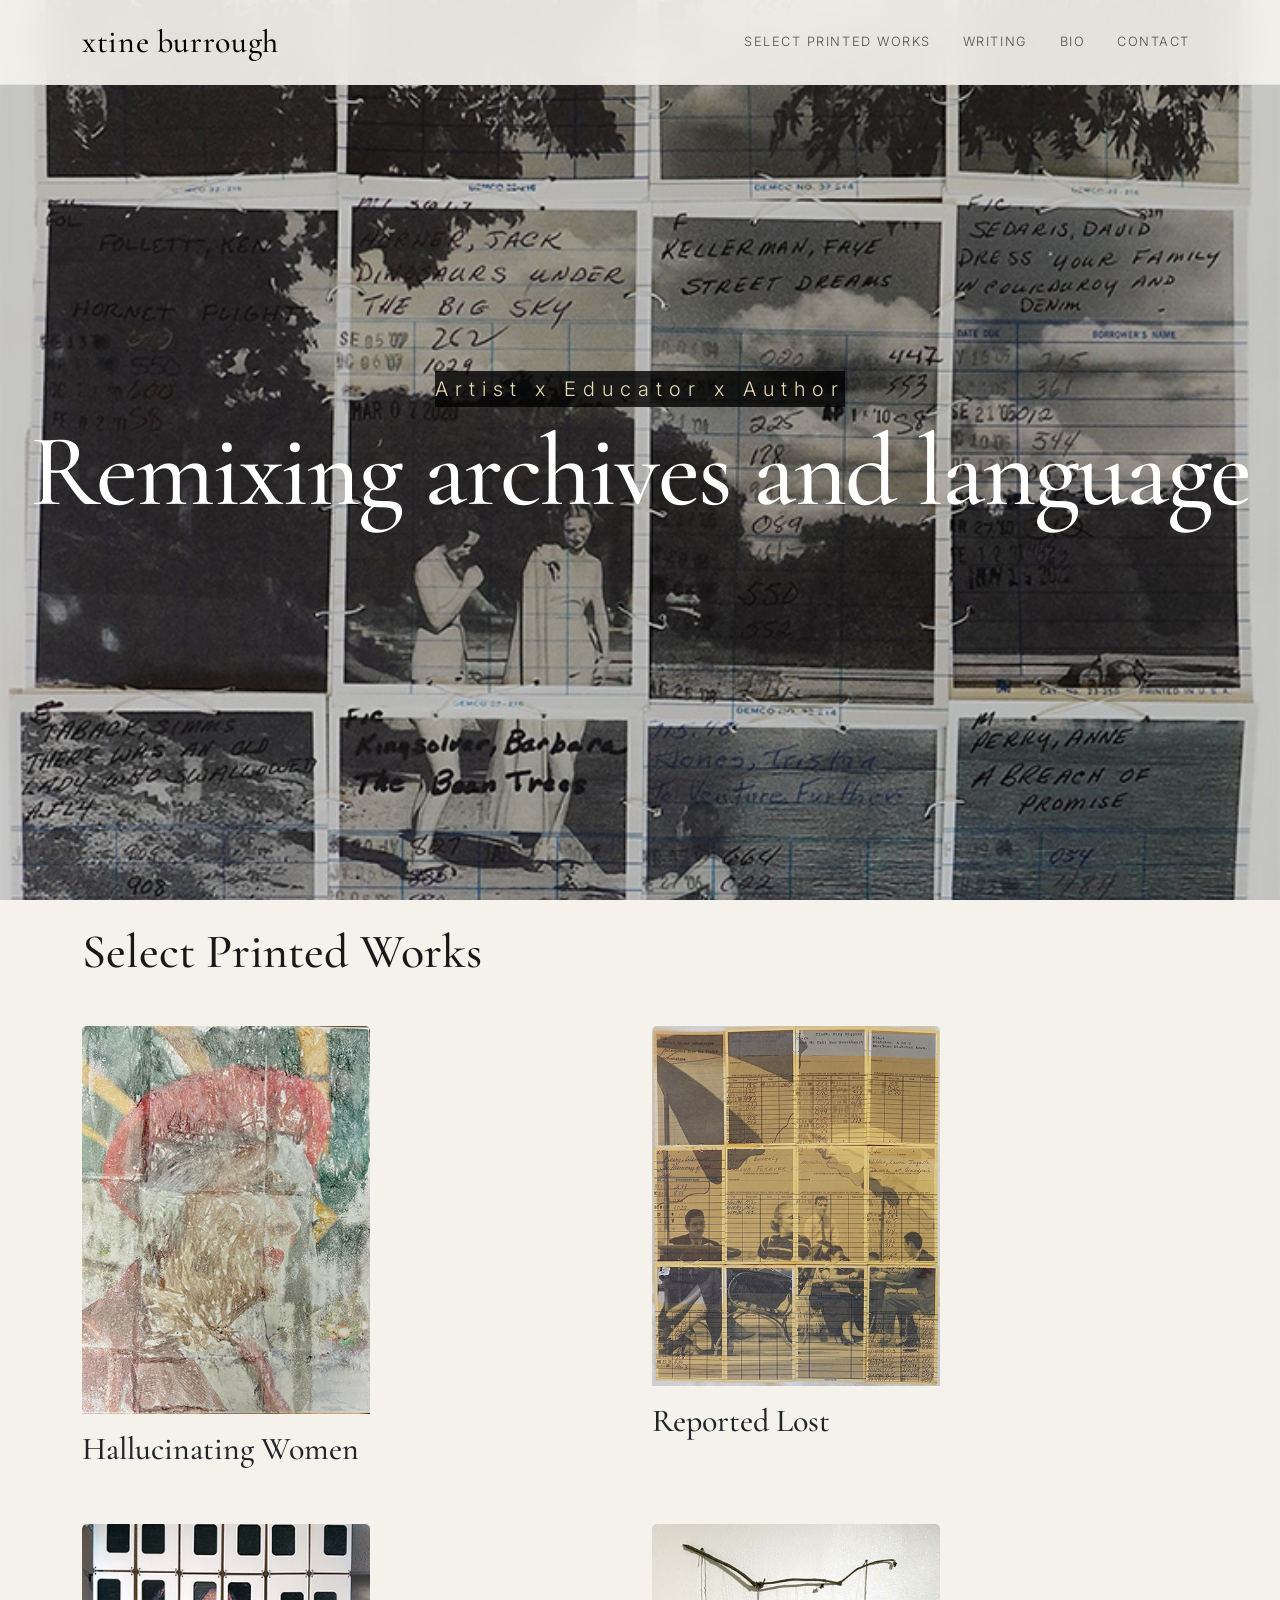
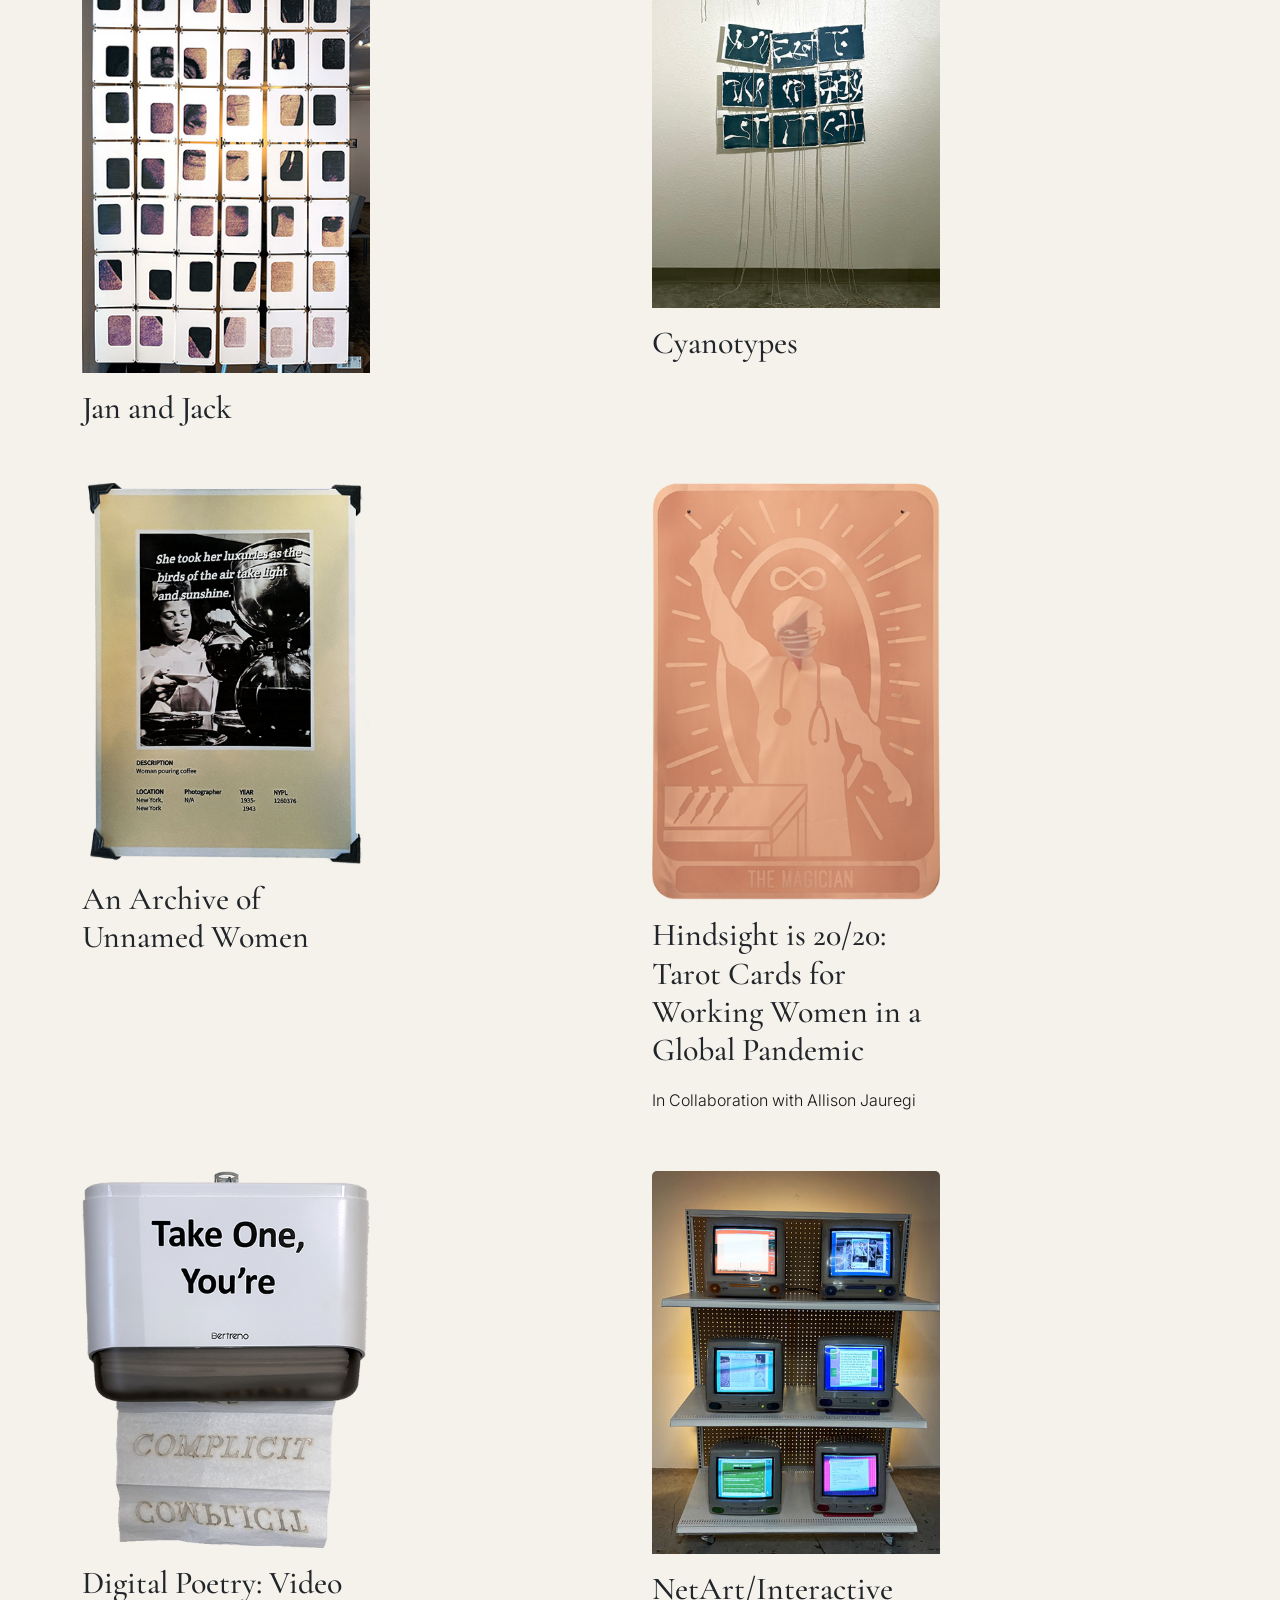
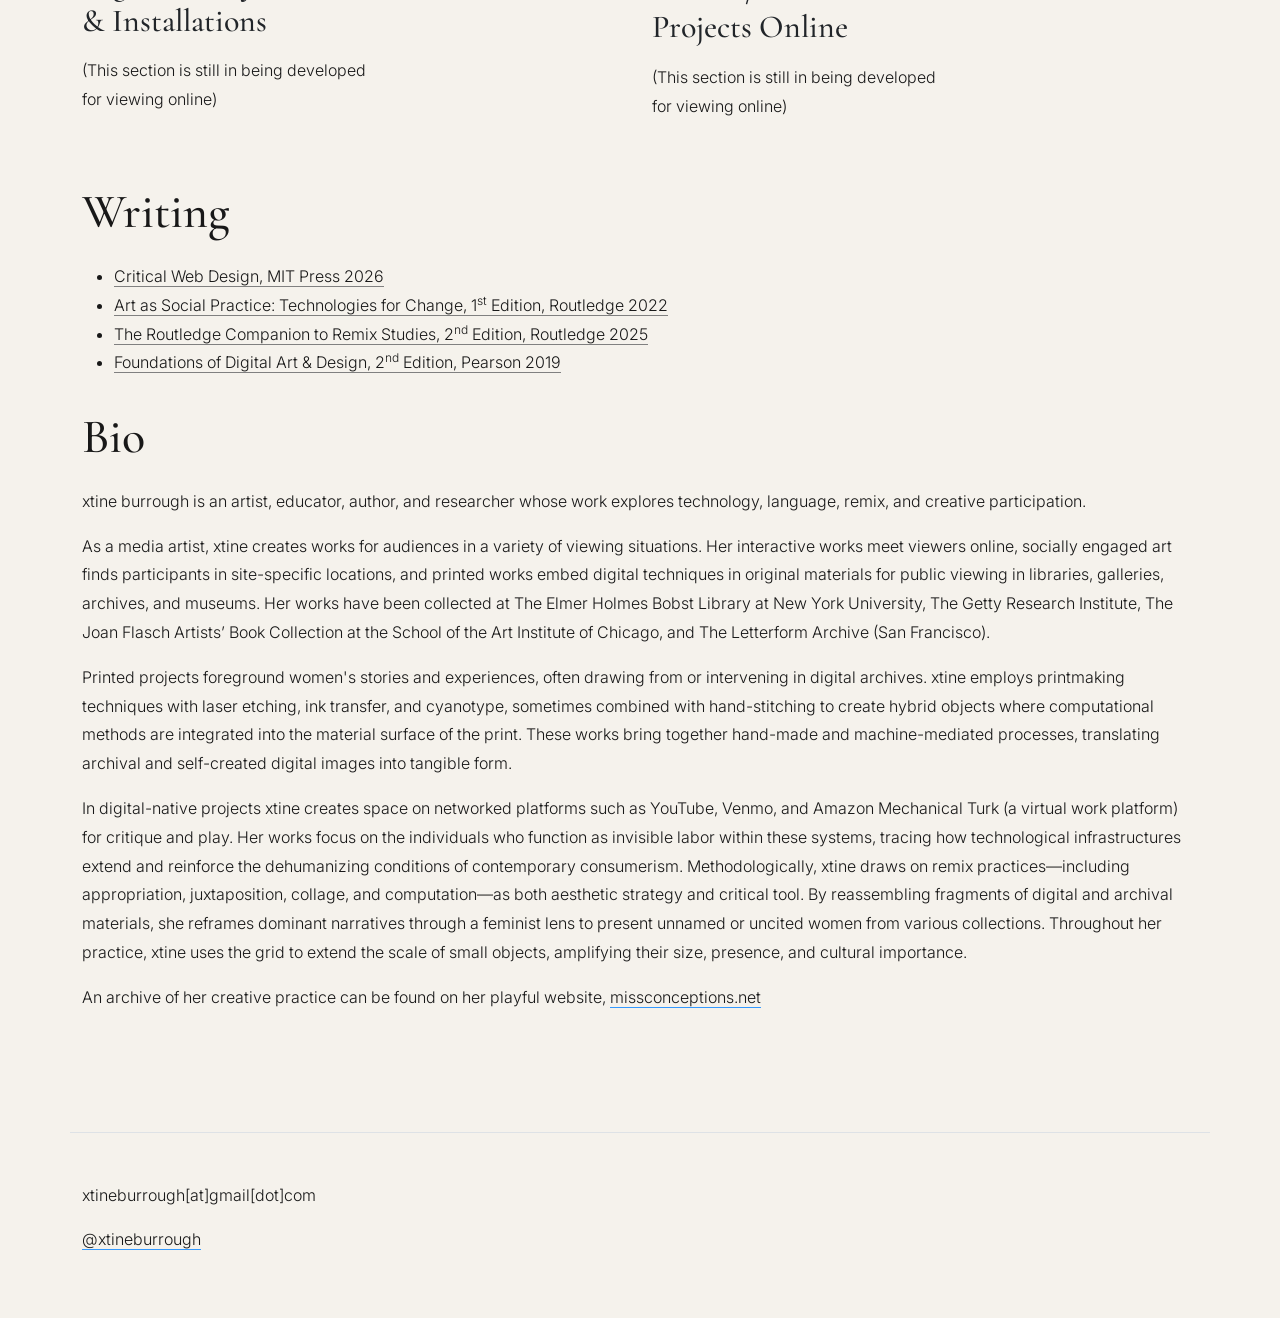
==== index.html @ e81b8ac2 "minor copy edits" ====
<!doctype html>
<html lang="en">
  <head>
    <meta charset="UTF-8" />
    <meta name="viewport" content="width=device-width, initial-scale=1.0" />
    <title>xtine burrough</title>
    <link
      href="https://cdn.jsdelivr.net/npm/bootstrap@5.3.3/dist/css/bootstrap.min.css"
      rel="stylesheet"
    />
    <link rel="preconnect" href="https://fonts.googleapis.com" />
    <link rel="preconnect" href="https://fonts.gstatic.com" crossorigin />
    <link
      href="https://fonts.googleapis.com/css2?family=Cormorant+Garamond:wght@400;500;600&family=Inter:wght@300;400;500;600&display=swap"
      rel="stylesheet"
    />
    <link rel="stylesheet" href="styles.css" />
  </head>
  <body>
    <nav class="navbar navbar-expand-lg bg-white border-bottom fixed-top">
      <div class="container">
        <a class="navbar-brand" href="#">xtine burrough</a>
        <button
          class="navbar-toggler"
          type="button"
          data-bs-toggle="collapse"
          data-bs-target="#mainNav"
        >
          <span class="navbar-toggler-icon"></span>
        </button>
        <div class="collapse navbar-collapse" id="mainNav">
          <ul class="navbar-nav ms-auto">
            <li class="nav-item">
              <a class="nav-link" href="#work">Select Printed Works</a>
            </li>
            <li class="nav-item">
              <a class="nav-link" href="#writing">Writing</a>
            </li>
            <li class="nav-item">
              <a class="nav-link" href="#bio">Bio</a>
            </li>
            <li class="nav-item">
              <a class="nav-link" href="#contact">Contact</a>
            </li>
          </ul>
        </div>
      </div>
    </nav>

    <section class="hero">
      <img
        src="images/bartonSprings.jpg"
        alt="Featured Artwork"
        class="hero-image"
      />
        <!-- USE this on card follow-up pages <figcaption class="figure-caption">
        This is your image caption text.
      </figcaption> -->

      <div class="hero-overlay"></div>
      <div class="hero-content">
        <p class="hero-kicker">Artist x Educator x Author</p>

        <h1 class="hero-title">Remixing archives and language</h1>
      </div>
    </section>
<!-- WORK-->
    <section id="work" class="container py-4">
      <h2>Select Printed Works</h2>
      <div class="row g-4 mt-2">

        <div class="col-md-6"> <!--EACH COL HAS 3 DIVS IN IT SO 4 CLOSINGS AT END-->
            <div class="card" style="width: 18rem;">
              <a href="hallucinating.html">
                 <img src="images/May19582026-small.jpg" class="card-img-top" alt="ink transfer portrait made in tiled layers">
          </a>
                 <div class="card">
            <div class="card-body">
              <a href="hallucinating.html">
              <h3>Hallucinating Women</h3>
              </a>
            </div>
            </div>
          </div>
        </div>

        <div class="col-md-6"> <!--EACH COL HAS 3 DIVS IN IT SO 4 CLOSINGS AT END-->
            <div class="card" style="width: 18rem;">
              <a href="reportedLost.html">
                 <img src="images/utAustin-small.jpg" class="card-img-top" alt="archival photo printed on stitched library cards">
                </a>
                 <div class="card">
            <a href="reportedLost.html">
            <div class="card-body"><h3>Reported Lost</h3>
              </a>
            </div>
          </div>
        </div>
        </div>
    

          <div class="col-md-6"> <!--EACH COL HAS 3 DIVS IN IT SO 4 CLOSINGS AT END-->
            <div class="card" style="width: 18rem;">
              <a href="janandjack.html">
                 <img src="images/jan-small.jpg" class="card-img-top" alt="grid of pieces of Jan Kerouac's face">
                 </a>
          <div class="card">
             <a href="janandjack.html"></a>
            <div class="card-body"><h3>Jan and Jack</h3>
              </a>
            </div>
          </div>
            </div>
            </div>
      
         <div class="col-md-6"> <!--EACH COL HAS 3 DIVS IN IT SO 4 CLOSINGS AT END-->
          <a href="cyanotypes.html">
          <div class="card" style="width: 18rem;">
                 <img src="images/pickUpEveryStitch-small-new.jpg" class="card-img-top" alt="cyanotype wall hanging">
          </a>
                 <div class="card">
                  <a href="cyanotypes.html">
            <div class="card-body"><h3>Cyanotypes</h3>
              </a>
            </div>
          </div>
          </div>
        </div>

         <div class="col-md-6"> 
            <div class="card" style="width: 18rem;">
                 <img src="images/archive-unnamed-woman-coffee-small.png" class="card-img-top" alt="archival print on metallic paper">
          <div class="card">
             <a href="archive-unnamed.html">
            <div class="card-body"><h3>An Archive of Unnamed Women</h3>
            </a>
            </div>
          </div>
          </div>
        </div>

         <div class="col-md-6"> 
            <div class="card" style="width: 18rem;">
                 <img src="images/tarot-magician-small-home.png" class="card-img-top" alt="copper plate etching">
          <div class="card">
             <a href="tarot.html">
            <div class="card-body"><h3>Hindsight is 20/20: Tarot Cards for Working Women in a Global Pandemic</h3>
              <p>In Collaboration with Allison Jauregi</p>
            </a>
            </div>
          </div>
          </div>
        </div>

        <div class="col-md-6"> 
            <div class="card" style="width: 18rem;">
                 <img src="images/complicit-small.png" class="card-img-top" alt="type lasercut from paper towels">
          <div class="card">
             <a href="#">
            <div class="card-body"><h3>Digital Poetry: Video &amp; Installations</h3>
            </a>
            <p>(This section is still in being developed for viewing online)</p>
            </div>
          </div>
          </div>
        </div>

          <div class="col-md-6"> 
            <div class="card" style="width: 18rem;">
                 <img src="images/jellybeans-home.jpg" class="card-img-top" alt="NetArt on Vintage iMac Jellybeans">
          <div class="card">
             <a href="#">
            <div class="card-body"><h3>NetArt/Interactive Projects Online</h3>
            </a>
            <p>(This section is still in being developed for viewing online)</p>
            </div>
          </div>
          </div>
        </div>
   
    </div>

    </section>
    <section id="writing" class="container py-2">
      <h2>Writing</h2>
      <ul>
        <li><a href="https://mitpress.mit.edu/9780262053167/critical-web-design/" target="_blank" style= "text-decoration: none; border-bottom: 1px solid gray;">Critical Web Design, MIT Press 2026</a></li>
        <li><a href = "https://www.routledge.com/Art-as-Social-Practice-Technologies-for-Change/burrough-Walgren/p/book/9780367758462" target = "_blank" style= "text-decoration: none; border-bottom: 1px solid gray;">Art as Social Practice: Technologies for Change, 1<sup>st</sup> Edition, Routledge 2022</a></li>
        <li><a href = "https://www.routledge.com/The-Routledge-Companion-to-Remix-Studies/Navas-Gallagher-burrough/p/book/9781032514819" target = "_blank" style= "text-decoration: none; border-bottom: 1px solid gray;">The Routledge Companion to Remix Studies, 2<sup>nd</sup> Edition, Routledge 2025</a></li>
        <li><a href = "https://www.pearson.com/en-us/subject-catalog/p/foundations-of-digital-art-and-design-with-adobe-creative-cloud/P200000000153/9780135712016?srsltid=AfmBOoqhe22ZhwAm8DJVkCptts2U1MS8DB4s1AVGgbXwZAW3ZxKzAayV" target = "_blank" style= "text-decoration: none; border-bottom: 1px solid gray;">Foundations of Digital Art & Design, 2<sup>nd</sup> Edition, Pearson 2019</a></li>
      </ul>
    </section>
    <section id="bio" class="container py-2">
      <h2>Bio</h2>
      <p>
        xtine burrough is an artist, educator, author, and researcher whose work
        explores technology, language, remix, and creative participation.
      </p>

      <p>
        As a media artist, xtine creates works for audiences in a variety of
        viewing situations. Her interactive works meet viewers online, socially
        engaged art finds participants in site-specific locations, and printed
        works embed digital techniques in original materials for public
        viewing in libraries, galleries, archives, and museums. Her works have been collected at 
        The Elmer Holmes Bobst Library at New York University, The Getty Research Institute, 
        The Joan Flasch Artists&rsquo; Book Collection at the School of the Art Institute of Chicago, 
        and The Letterform Archive (San Francisco).
      </p>
      <p>
        Printed projects foreground women&apos;s stories and experiences, often
        drawing from or intervening in digital archives. xtine employs
        printmaking techniques with laser etching, ink transfer, and cyanotype,
        sometimes combined with hand-stitching to create hybrid objects where
        computational methods are integrated into the material surface of the
        print. These works bring together hand-made and machine-mediated
        processes, translating archival and self-created digital images into
        tangible form.
      </p>
      <p>
        In digital-native projects xtine creates space on networked platforms
        such as YouTube, Venmo, and Amazon Mechanical Turk (a virtual work
        platform) for critique and play. Her works focus on the individuals who
        function as invisible labor within these systems, tracing how
        technological infrastructures extend and reinforce the dehumanizing
        conditions of contemporary consumerism. Methodologically, xtine draws on
        remix practices—including appropriation, juxtaposition, collage, and
        computation—as both aesthetic strategy and critical tool. By
        reassembling fragments of digital and archival materials, she reframes
        dominant narratives through a feminist lens to present unnamed or
        uncited women from various collections. Throughout her practice, xtine
        uses the grid to extend the scale of small objects, amplifying their
        size, presence, and cultural importance.
      </p>
      <p>An archive of her creative practice can be found on her playful website, <a href = "http://missconceptions.net" target="_blank" style="border-bottom: 1px solid #3399FF;">missconceptions.net</a></p>
    </section>
    <footer id="contact" class="container py-5 border-top">
      <p>xtineburrough[at]gmail[dot]com</p>
      <p><a href = "https://www.instagram.com/@xtineburrough" title="instagram" style="border-bottom: 1px solid #3399FF;">@xtineburrough</a></p>
    </footer>
    <script src="https://cdn.jsdelivr.net/npm/bootstrap@5.3.3/dist/js/bootstrap.bundle.min.js"></script>
  </body>
</html>
---- styles.css ----
/* =====================================
   XTINE BURROUGH
   Contemporary Portfolio Styles
===================================== */

:root {
    --bg: #f5f2ec;
    --surface: #ffffff;
    --text: #181818;
    --muted: #707070;
    --border: rgba(0, 0, 0, 0.08);
    --navbar-height: 4.75rem;
    --carousel-top-offset: clamp(1.25rem, 2.5vh, 2.5rem);

    --transition: 0.35s ease;
}

/* =====================================
   Base
===================================== */

html {
    scroll-behavior: smooth;
}

body {
    background: var(--bg);
    color: var(--text);

    font-family: "Inter", sans-serif;
    font-weight: 300;
    line-height: 1.8;

    -webkit-font-smoothing: antialiased;
    text-rendering: optimizeLegibility;
}

img {
    max-width: 100%;
    /* display: block; */
}

a {
    color: inherit;
    text-decoration: none;
}

a:hover {
    color: inherit;
}

/* =====================================
   Navigation
===================================== */

.navbar {
    background: rgba(245, 242, 236, 0.92) !important;
    backdrop-filter: blur(20px);
    transition: var(--transition);
    min-height: var(--navbar-height);
}

.navbar-brand {
    font-family: "Cormorant Garamond", serif;
    font-size: 2rem;
    font-weight: 500;
    letter-spacing: 0.02em;
}

.nav-link {
    text-transform: uppercase;
    letter-spacing: 0.12em;
    font-size: 0.8rem;
    margin-left: 1rem;
}

.nav-link:hover {
    opacity: 0.6;
}

/* =====================================
   Hero
===================================== */

.hero-kicker,
.text-uppercase.text-secondary {
    letter-spacing: 0.35em;
    font-size: 1.25rem;
    margin-bottom: 1rem;
    color:rgba(248, 239, 199, .9);
    background-color: rgba(0, 0, 0, 0.8);;
}

.hero-title,
h1 {
    font-family: "Cormorant Garamond", serif;
    font-weight: 500;
    line-height: 0.95;
    letter-spacing: -0.02em;
}
/* overlay */
.hero {
    position: relative;
    height: 100vh;
    overflow: hidden;
}

.hero-image {
    position: absolute;
    inset: 0;
    width: 100%;
    height: 100%;
    object-fit: cover;
}

.hero-overlay {
    position: absolute;
    inset: 0;
    background: rgba(0,0,0,.15);
}

.hero-content {
    position: relative;
    z-index: 2;
    height: 100%;
    display: flex;
    flex-direction: column;
    justify-content: center;
    align-items: center;
    color: white;
    text-align: center;
}

.hero-title {
    font-family: "Cormorant Garamond", serif;
    font-size: clamp(3rem, 8vw, 7rem);
    line-height: 0.95;
}
/* =====================================
   Sections
===================================== */
.hero {
    text-align: center;
}
section {
    position: relative;
}

h2 {
    font-family: "Cormorant Garamond", serif;
    font-size: 3rem;
    font-weight: 500;
    margin-bottom: 1.25rem;
}

h3 {
    font-family: "Cormorant Garamond", serif;
    font-size: 2rem;
    margin-bottom: 1rem;
    font-weight: 500;
}

p {
    color: var(--text);
}

/* =====================================
   Work Cards
===================================== */

.card {
    border: none;
    background: transparent;
}

.card-body {
    padding: 1rem 0;
}
.card-text {
    font-size: 1rem;
    margin: 0 0 0.5rem 0;
}
.project-card,
.card {
    transition: var(--transition);
}

.project-card:hover,
.card:hover {
    transform: translateY(-4px);
}

.project-card h3,
.card h3 {
    transition: var(--transition);
}

.project-card:hover h3,
.card:hover h3 {
    opacity: 0.7;
}

/* =====================================
   Publications
===================================== */

.publication {
    display: flex;
    justify-content: space-between;
    align-items: center;

    padding: 1.8rem 0;

    border-top: 1px solid var(--border);

    transition: var(--transition);
}

.publication:hover {
    padding-left: 0.5rem;
}

.publication span:last-child {
    color: var(--muted);
}

/* =====================================
   About Section
===================================== */

.about-text {
    font-size: 1.15rem;
    max-width: 700px;
}

.btn {
    border-radius: 0;
    padding: 0.9rem 1.6rem;
    text-transform: uppercase;
    letter-spacing: 0.08em;
    font-size: 0.8rem;
}

.btn-outline-dark:hover {
    background: #111;
}

#portfolio-description {
    font-size: 1.15rem;
    max-width: 700px;

}
/* =====================================
   Carousel
===================================== */

#heroCarousel {
    margin-top: calc(var(--navbar-height) + var(--carousel-top-offset));
    padding-top: 0;
}

.carousel-inner {
    overflow: visible;
}

.captions {
    color:rgba(255, 255, 200, 1);
    background-color:rgba(0, 0, 0, 0.8)
}
.carousel-item img {
    display: block;
    max-width: 1900px;
    width: 100%;
    height: calc(100vh - var(--navbar-height) - 2.5rem);
    min-height: 18rem;
    object-fit: contain;
    object-position: center top;
}

.carousel-item {
    vertical-align: top;
}
/* =====================================
   Footer
===================================== */

footer {
    margin-top: 6rem;
    padding-top: 3rem;
    padding-bottom: 3rem;
}

.footer-content {
    display: flex;
    justify-content: space-between;
    align-items: center;

    border-top: 1px solid var(--border);
    padding-top: 2rem;

    color: var(--muted);
}

/* =====================================
   Utilities
===================================== */

.lead {
    color: var(--muted);
    font-size: 1.2rem;
}

.text-secondary {
    color: var(--muted) !important;
}
mark {
    background-color: white;
    color: black;
}

/* =====================================
   Large Screens
===================================== */

@media (min-width: 1400px) {

    .container {
        max-width: 1320px;
    }

    .hero-title {
        font-size: 4.5rem;
    }
}

/* =====================================
   Tablets
===================================== */

@media (max-width: 992px) {
    :root {
        --navbar-height: 4rem;
        --carousel-top-offset: clamp(0.75rem, 1.5vh, 1.5rem);
    }

    .hero-title {
        font-size: 2rem;
    }

    h2 {
        font-size: 1.5rem;
    }

    .publication {
        flex-direction: column;
        align-items: flex-start;
        gap: 0.4rem;
    }
     #portfolio-description {
        flex-direction: column;
        gap: 1rem;
        margin: 0;
    }
}

/* =====================================
   Mobile
===================================== */

@media (max-width: 768px) {
    :root {
        --navbar-height: 3.5rem;
        --carousel-top-offset: clamp(0.5rem, 1vh, 1rem);
    }

    .hero-title {
        font-size: 1.5rem;
    }

    h2 {
        font-size: 1.2rem;
    }

    h3 {
        font-size: 1rem;
    }

    .carousel-item, .carousel-item img {
        margin-top: calc(var(--navbar-height) * .8);
        height: calc(100vh - var(--navbar-height) - 1.25rem);
        min-height: 10rem;
    }

    .footer-content {
        flex-direction: column;
        gap: 1rem;
        align-items: flex-start;
    }

    .navbar-brand {
        font-size: 1.5rem;
    }
    #portfolio-description {
        flex-direction: column;
        gap: 1rem;
        margin: 0;
    }
}
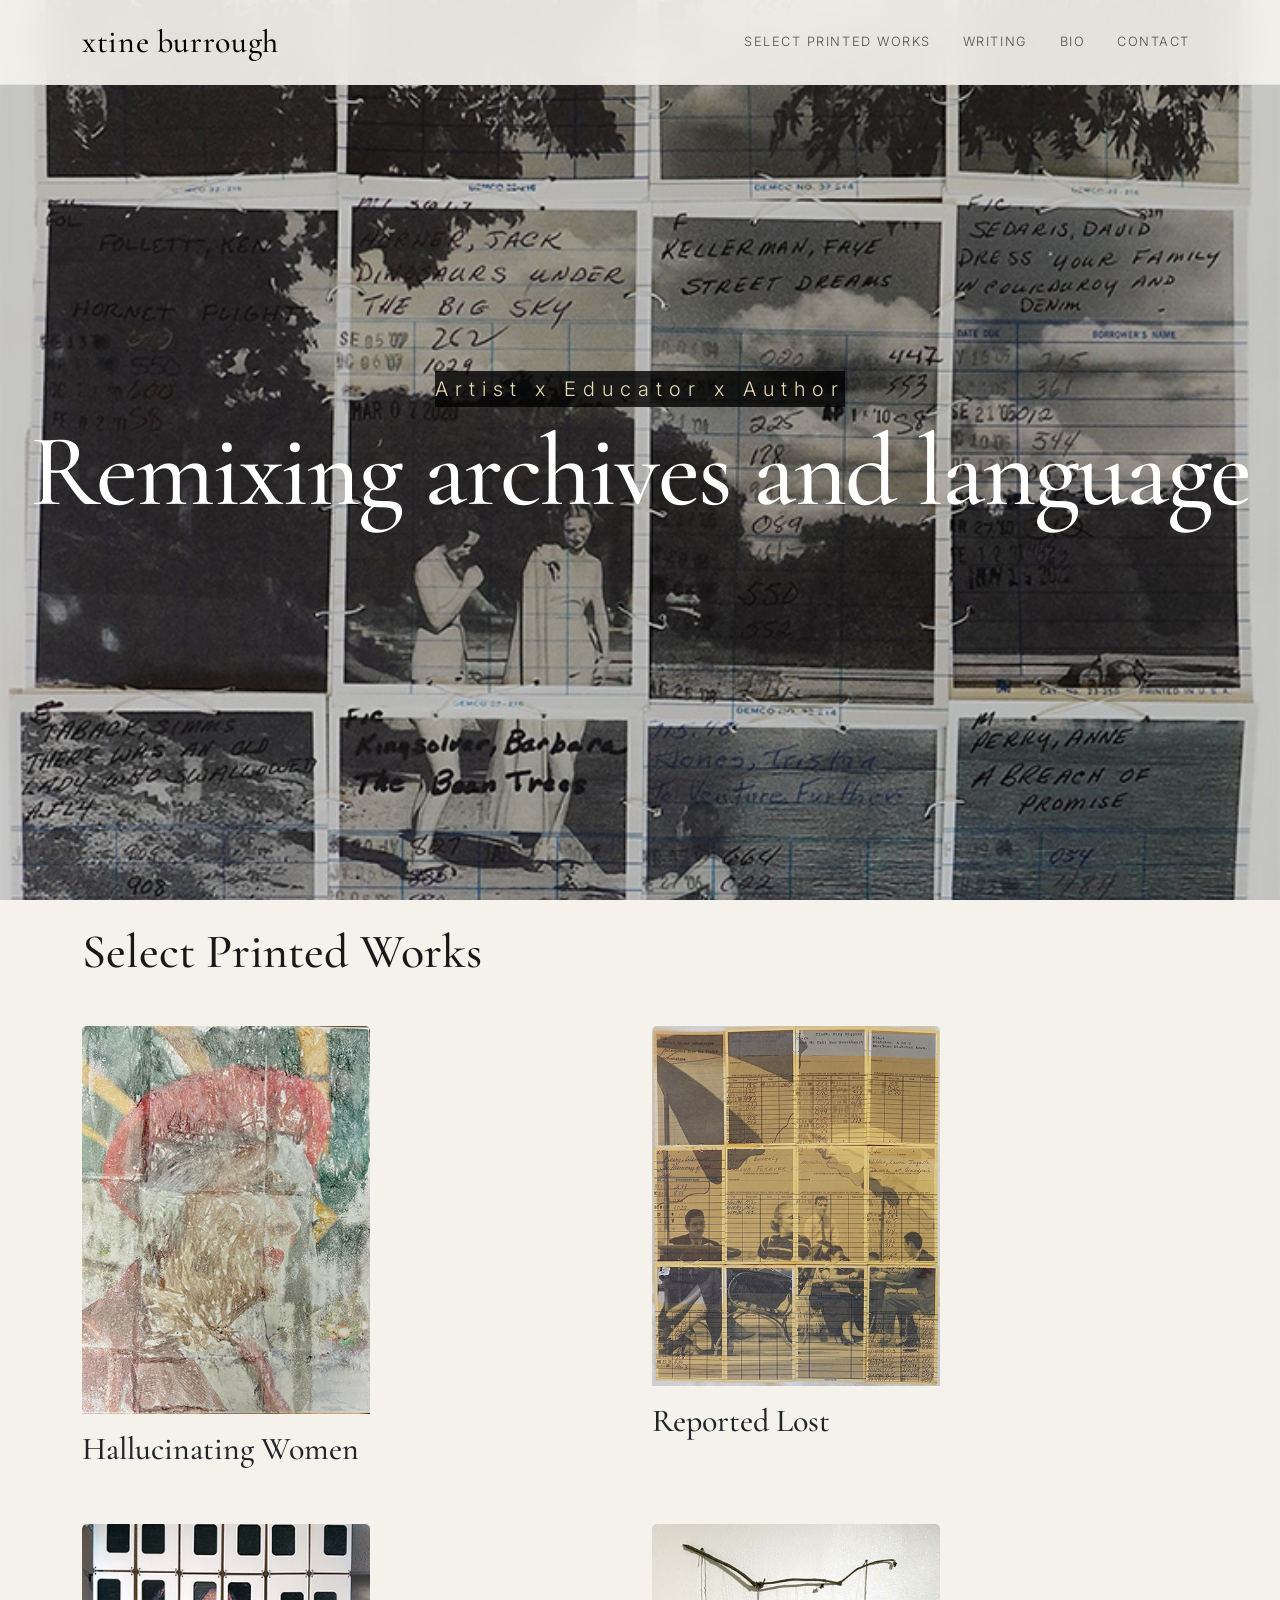
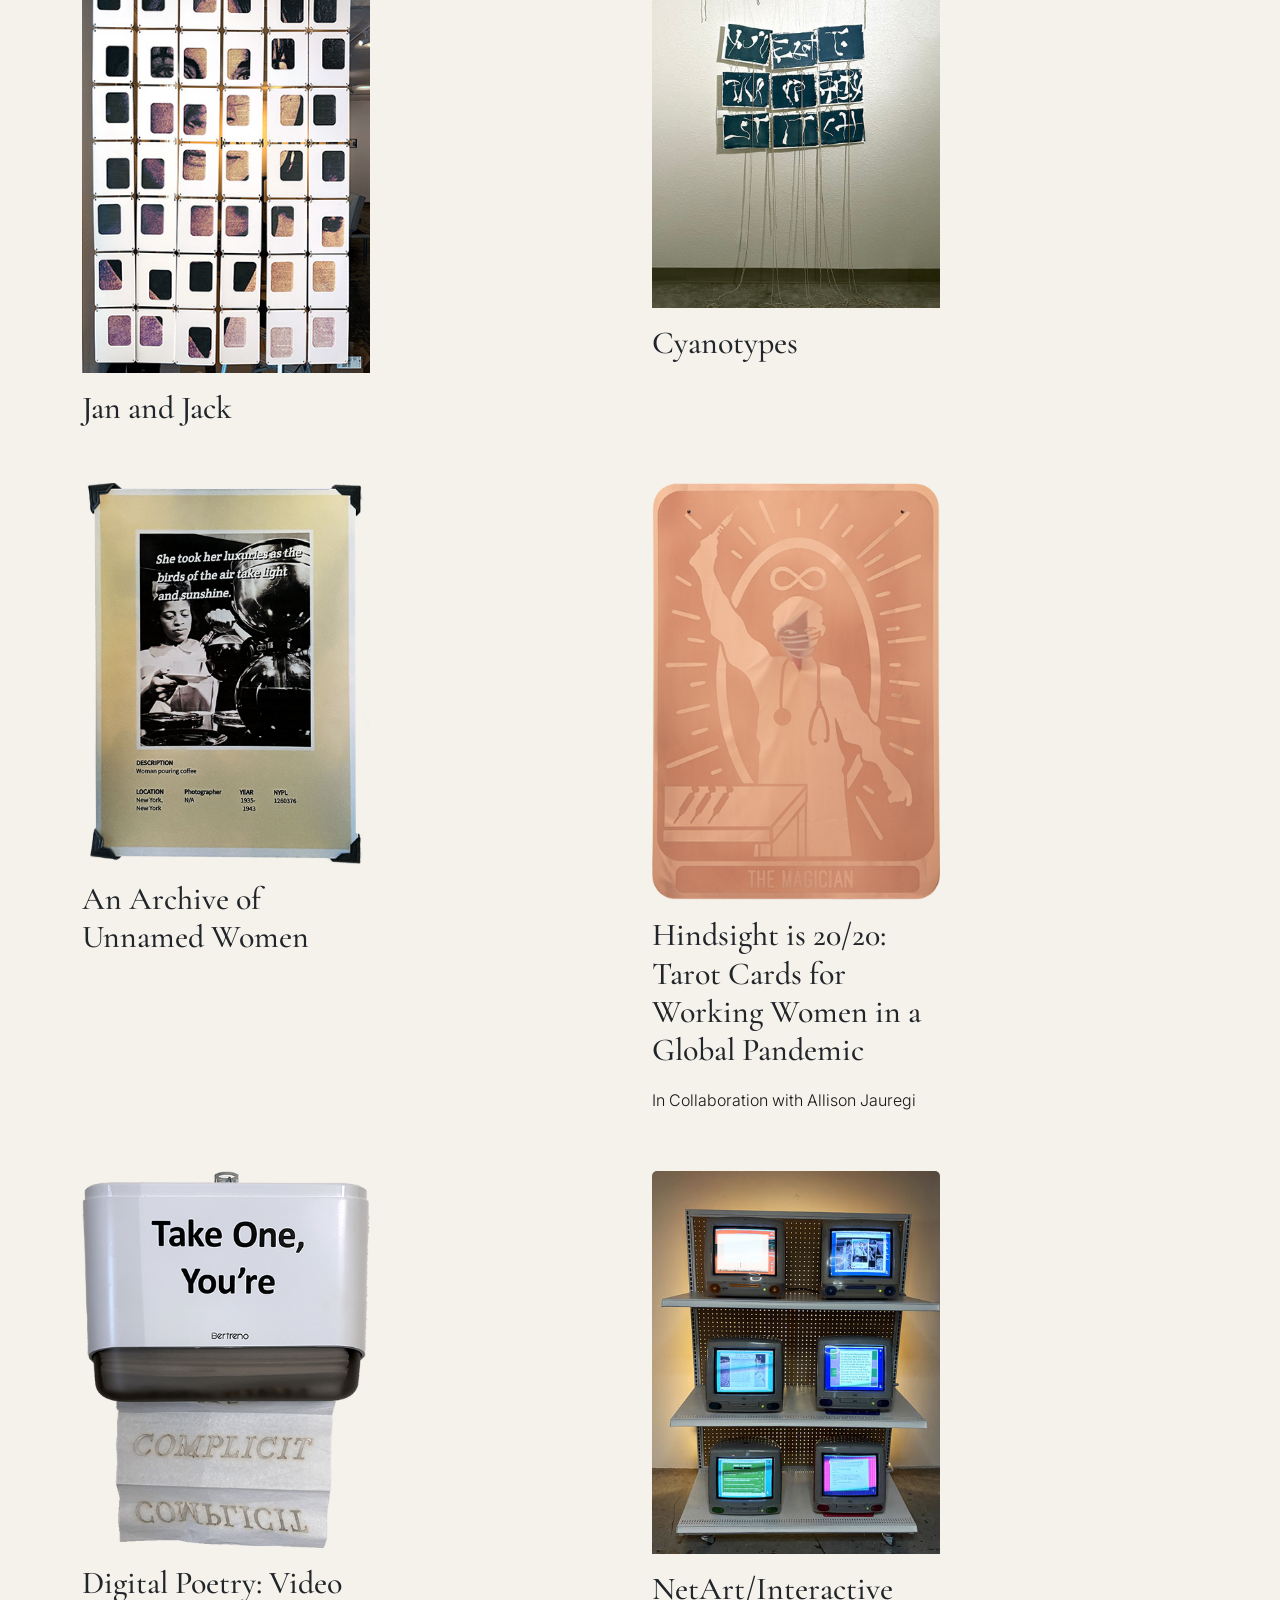
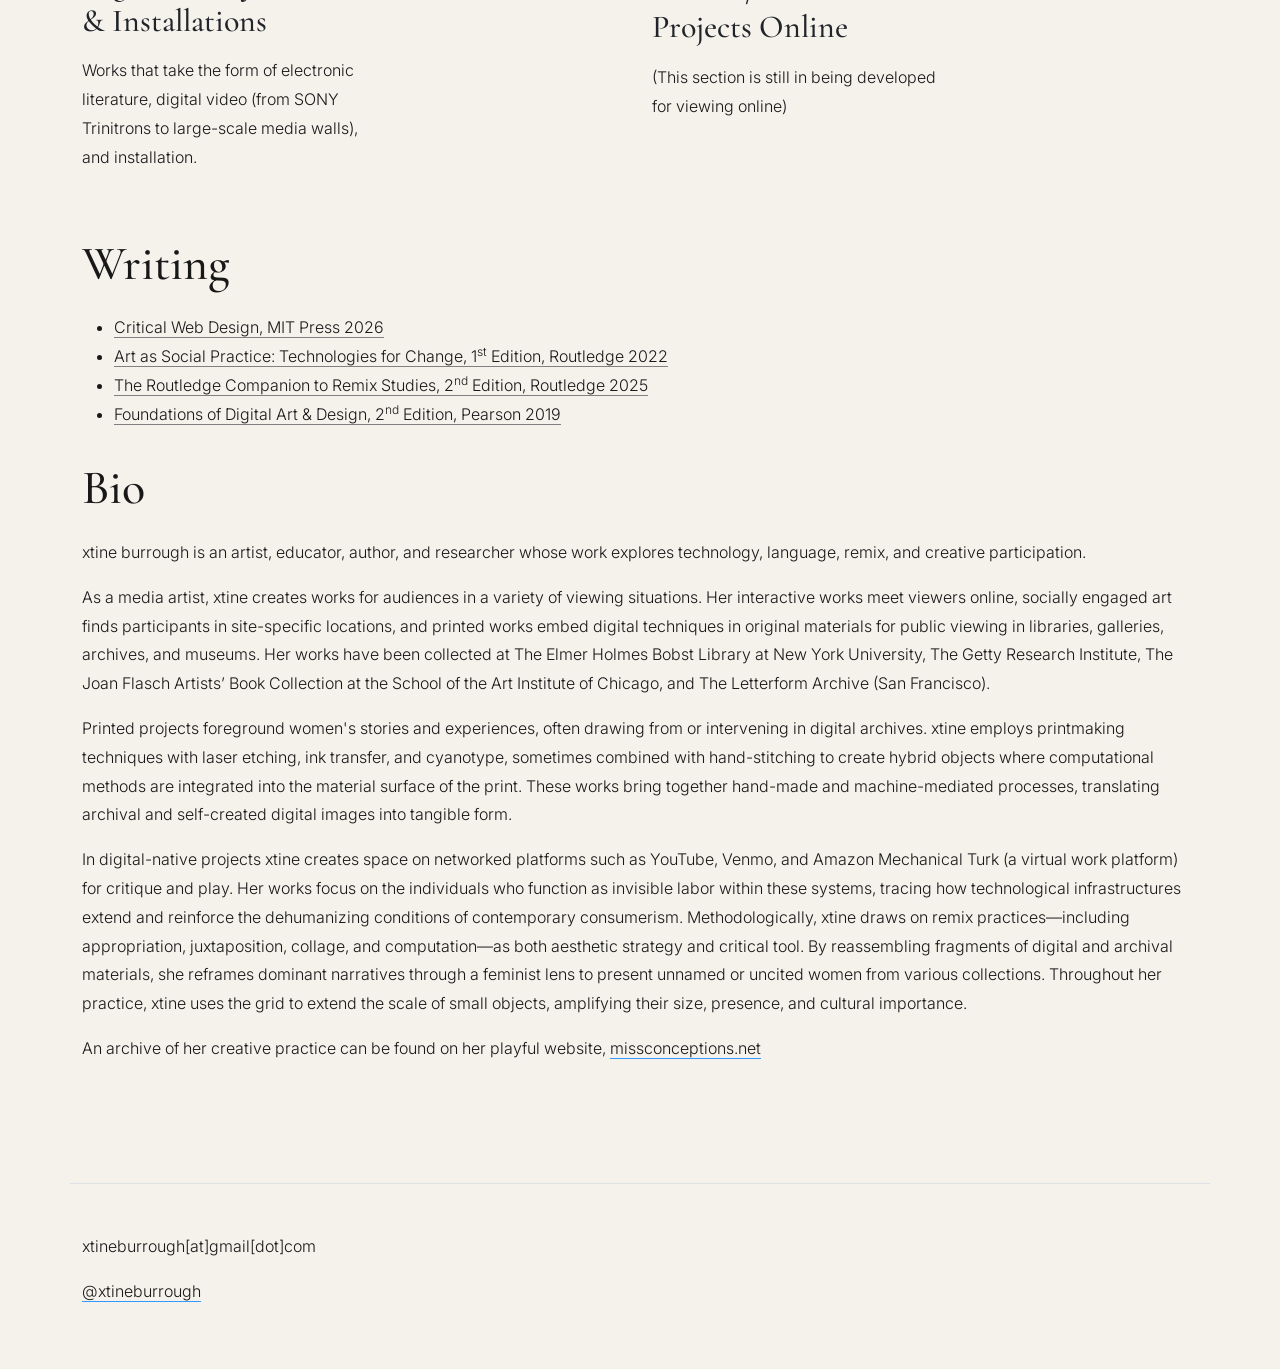
==== commit 32161edd: "added elit page" ====
--- a/index.html
+++ b/index.html
@@ -114,8 +114,8 @@
             </div>
       
          <div class="col-md-6"> <!--EACH COL HAS 3 DIVS IN IT SO 4 CLOSINGS AT END-->
-          <a href="cyanotypes.html">
           <div class="card" style="width: 18rem;">
+             <a href="cyanotypes.html">
                  <img src="images/pickUpEveryStitch-small-new.jpg" class="card-img-top" alt="cyanotype wall hanging">
           </a>
                  <div class="card">
@@ -129,8 +129,10 @@
 
          <div class="col-md-6"> 
             <div class="card" style="width: 18rem;">
-                 <img src="images/archive-unnamed-woman-coffee-small.png" class="card-img-top" alt="archival print on metallic paper">
-          <div class="card">
+               <a href="archive-unnamed.html">  
+              <img src="images/archive-unnamed-woman-coffee-small.png" class="card-img-top" alt="archival print on metallic paper">
+          </a>
+              <div class="card">
              <a href="archive-unnamed.html">
             <div class="card-body"><h3>An Archive of Unnamed Women</h3>
             </a>
@@ -141,8 +143,9 @@
 
          <div class="col-md-6"> 
             <div class="card" style="width: 18rem;">
-                 <img src="images/tarot-magician-small-home.png" class="card-img-top" alt="copper plate etching">
-          <div class="card">
+                <a href="tarot.html"><img src="images/tarot-magician-small-home.png" class="card-img-top" alt="copper plate etching">
+         </a>
+                  <div class="card">
              <a href="tarot.html">
             <div class="card-body"><h3>Hindsight is 20/20: Tarot Cards for Working Women in a Global Pandemic</h3>
               <p>In Collaboration with Allison Jauregi</p>
@@ -156,10 +159,10 @@
             <div class="card" style="width: 18rem;">
                  <img src="images/complicit-small.png" class="card-img-top" alt="type lasercut from paper towels">
           <div class="card">
-             <a href="#">
+             <a href="eLit.html">
             <div class="card-body"><h3>Digital Poetry: Video &amp; Installations</h3>
             </a>
-            <p>(This section is still in being developed for viewing online)</p>
+            <p>Works that take the form of electronic literature, digital video (from SONY Trinitrons to large-scale media walls), and installation.</p>
             </div>
           </div>
           </div>
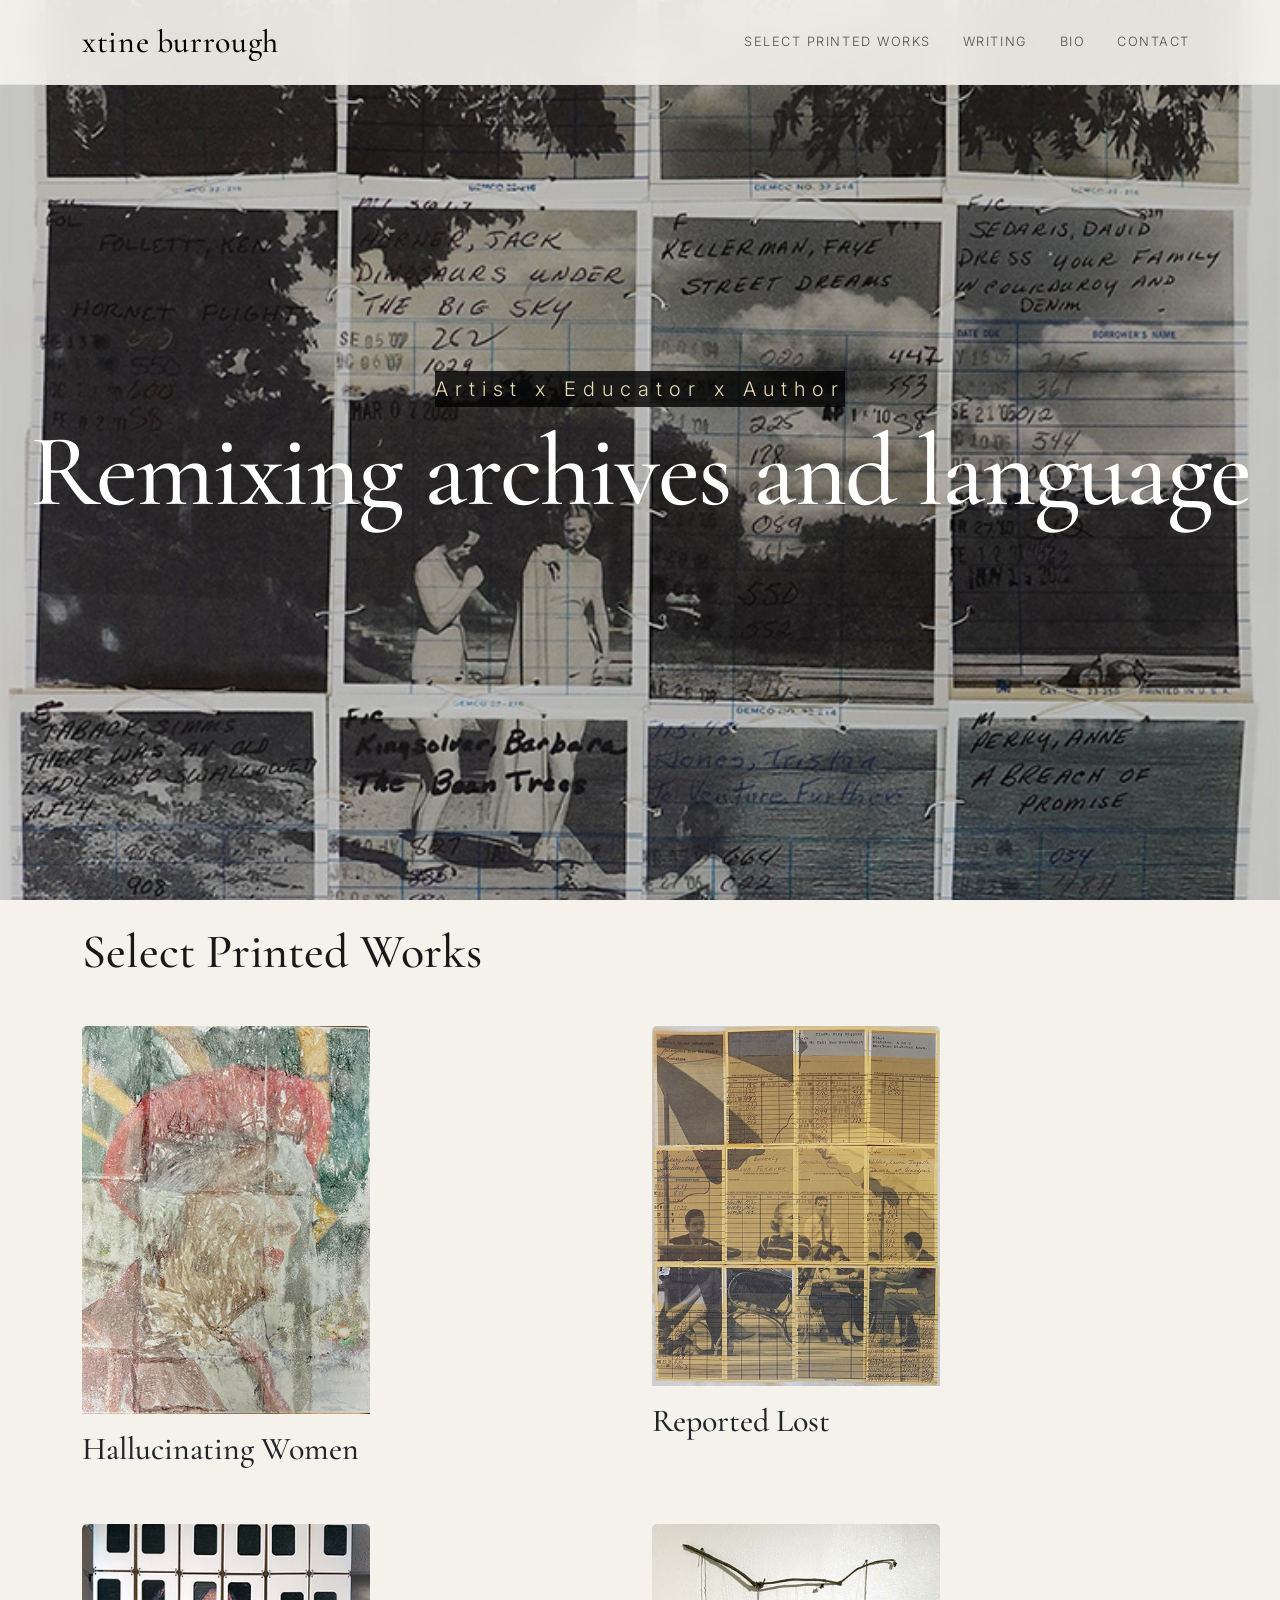
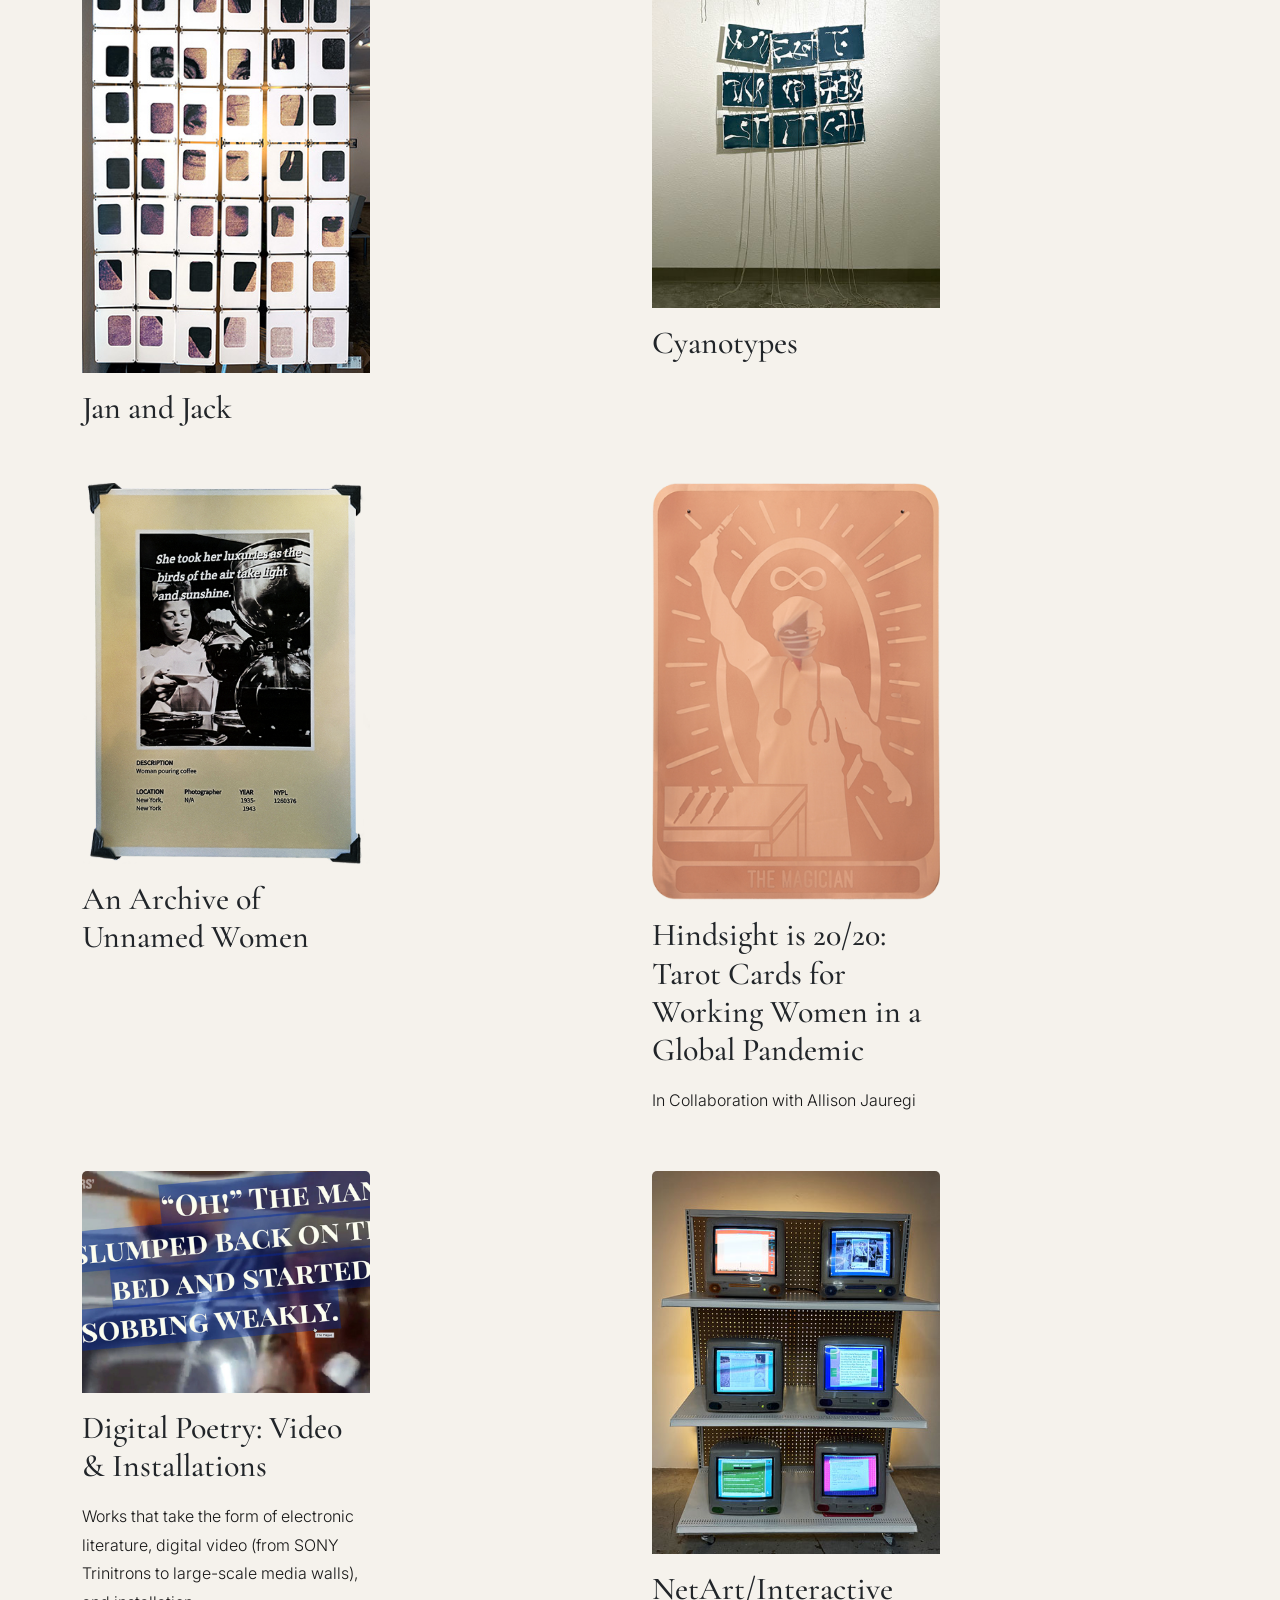
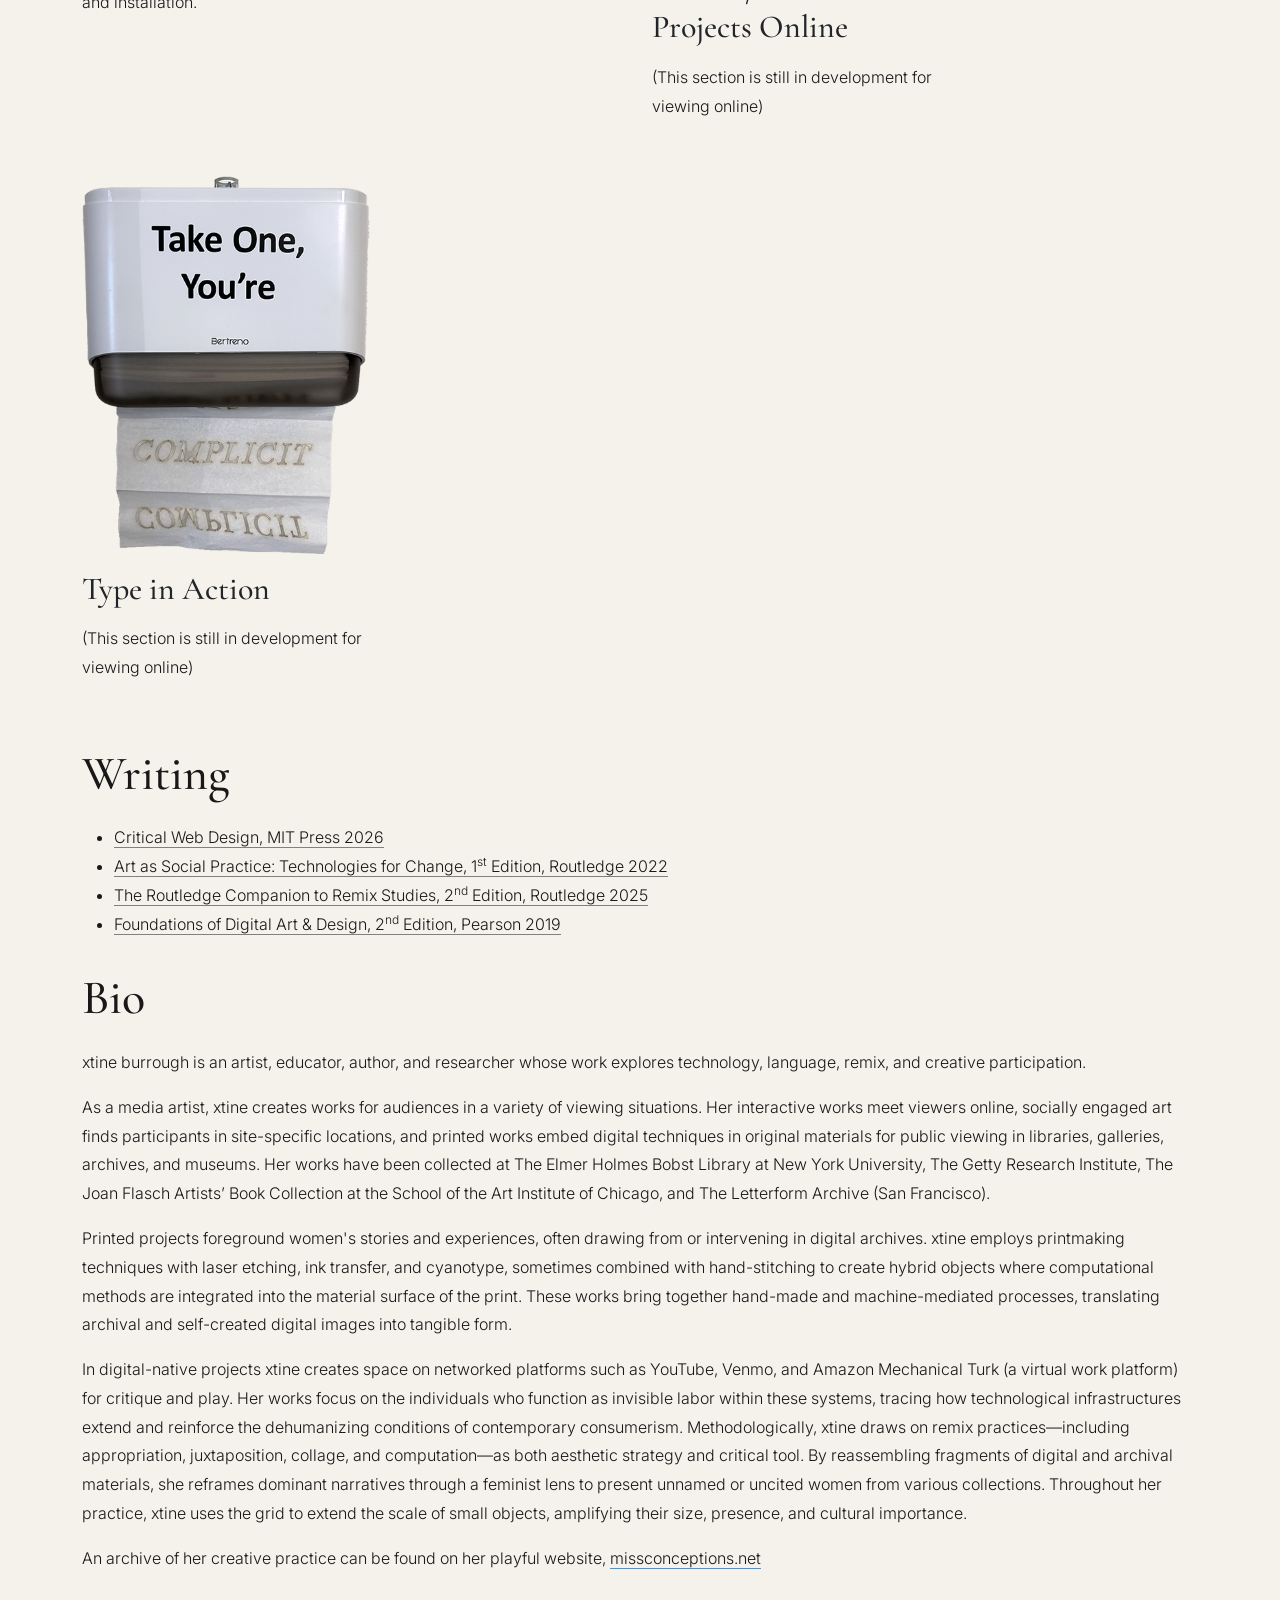
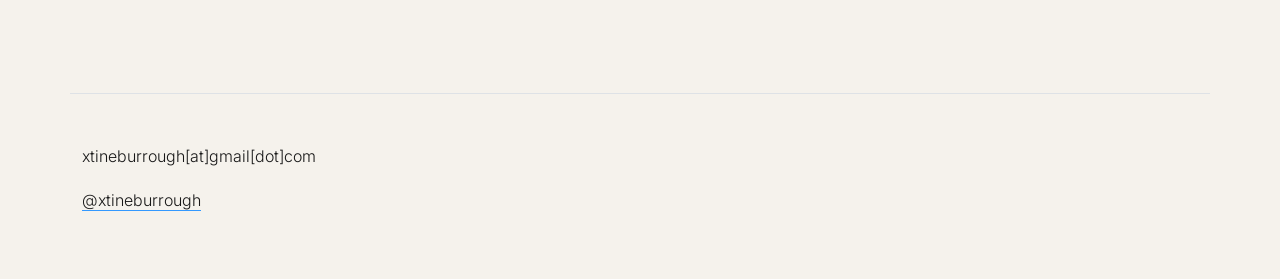
==== commit 6faa1aca: "added epic small img" ====
--- a/index.html
+++ b/index.html
@@ -157,7 +157,7 @@
 
         <div class="col-md-6"> 
             <div class="card" style="width: 18rem;">
-                 <img src="images/complicit-small.png" class="card-img-top" alt="type lasercut from paper towels">
+                 <img src="images/epic-small.jpg" class="card-img-top" alt="type lasercut from paper towels">
           <div class="card">
              <a href="eLit.html">
             <div class="card-body"><h3>Digital Poetry: Video &amp; Installations</h3>
@@ -175,7 +175,20 @@
              <a href="#">
             <div class="card-body"><h3>NetArt/Interactive Projects Online</h3>
             </a>
-            <p>(This section is still in being developed for viewing online)</p>
+            <p>(This section is still in development for viewing online)</p>
+            </div>
+          </div>
+          </div>
+        </div>
+
+          <div class="col-md-6"> 
+            <div class="card" style="width: 18rem;">
+                 <img src="images/complicit-small.png" class="card-img-top" alt="NetArt on Vintage iMac Jellybeans">
+          <div class="card">
+             <a href="#">
+            <div class="card-body"><h3>Type in Action</h3>
+            </a>
+            <p>(This section is still in development for viewing online)</p>
             </div>
           </div>
           </div>
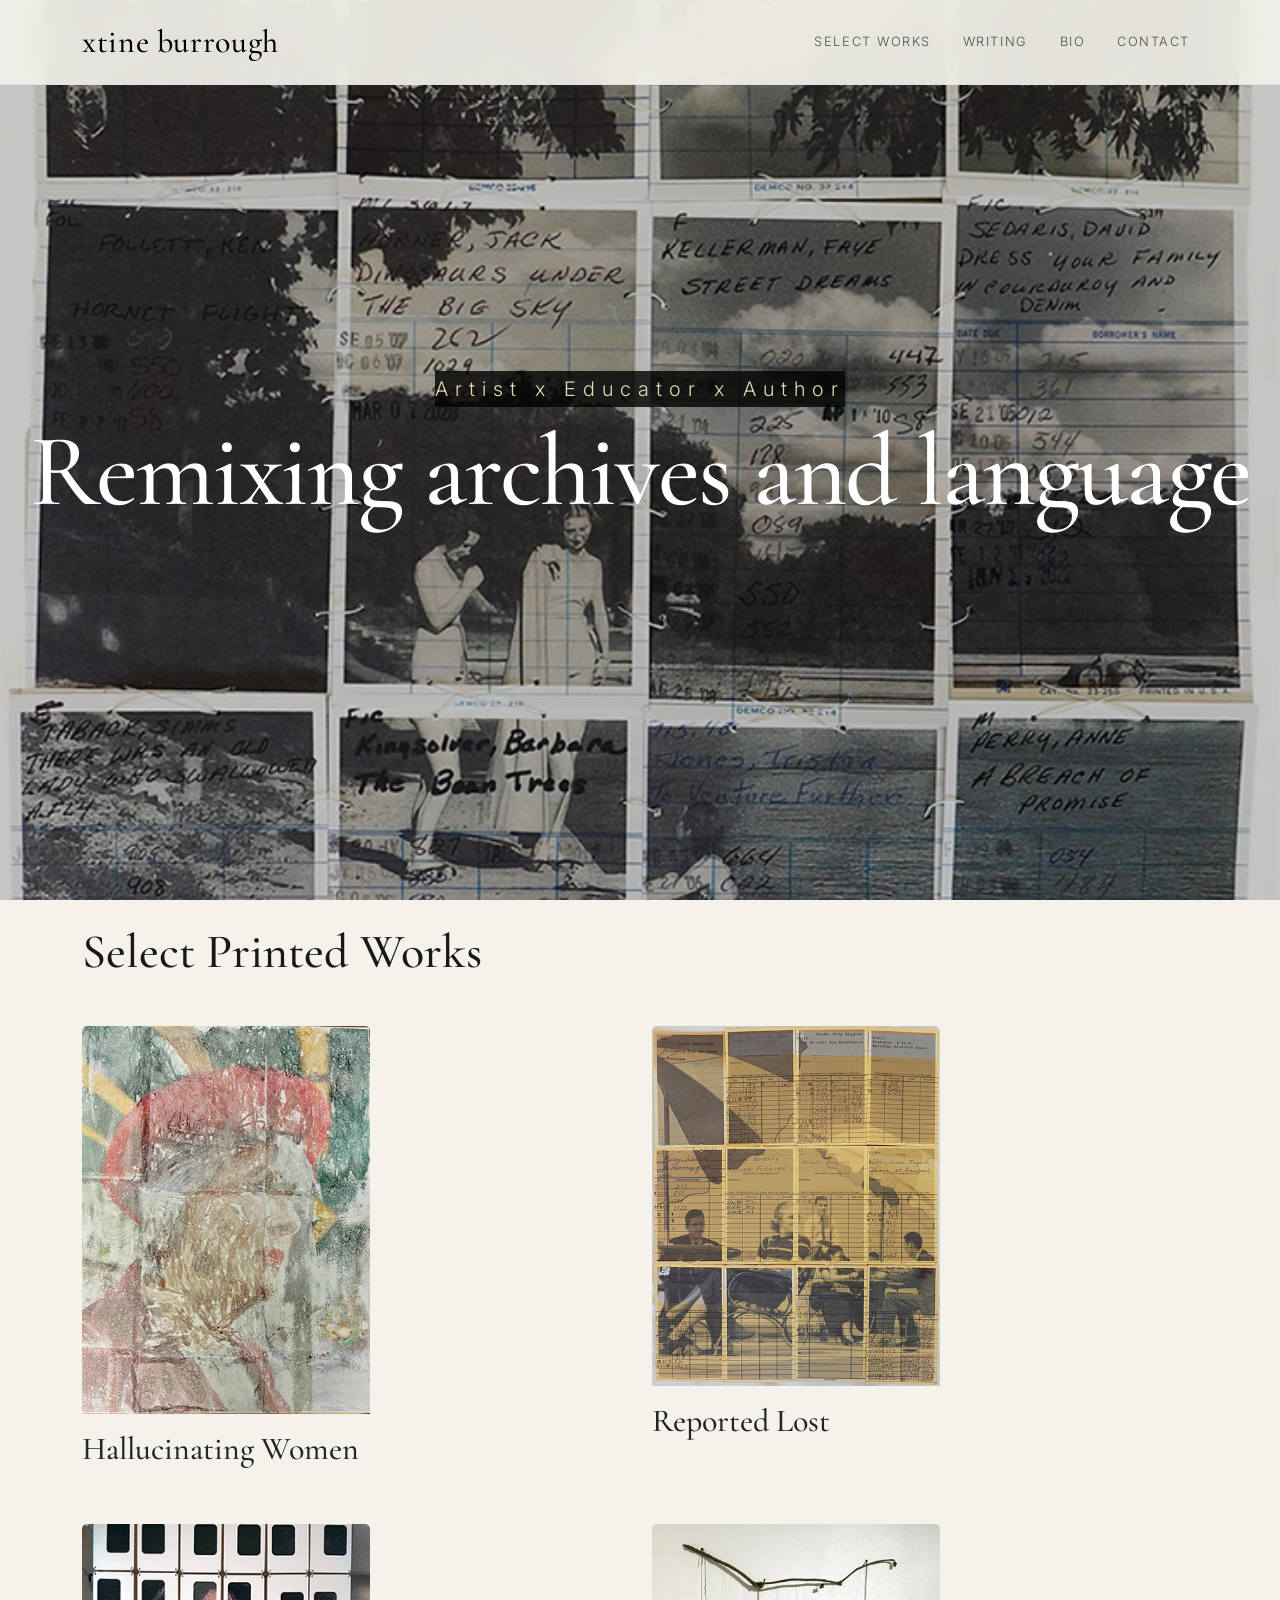
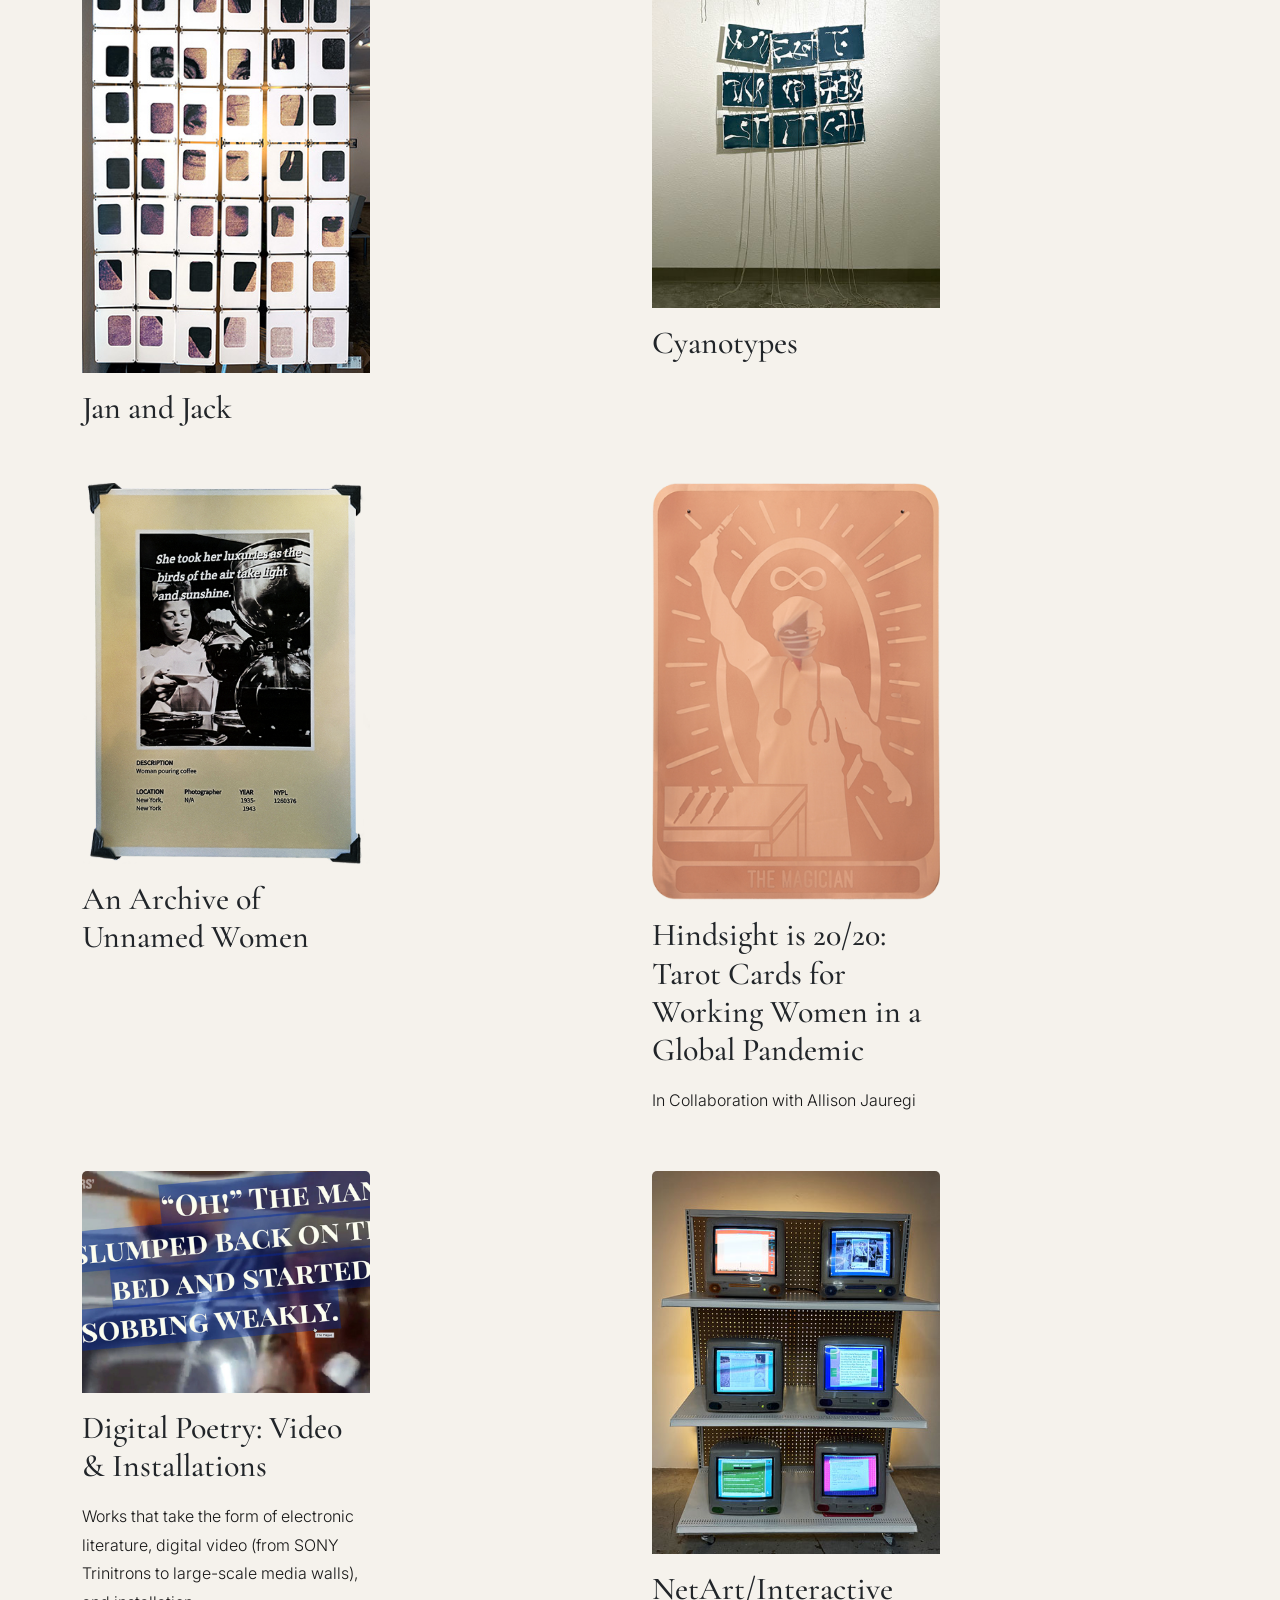
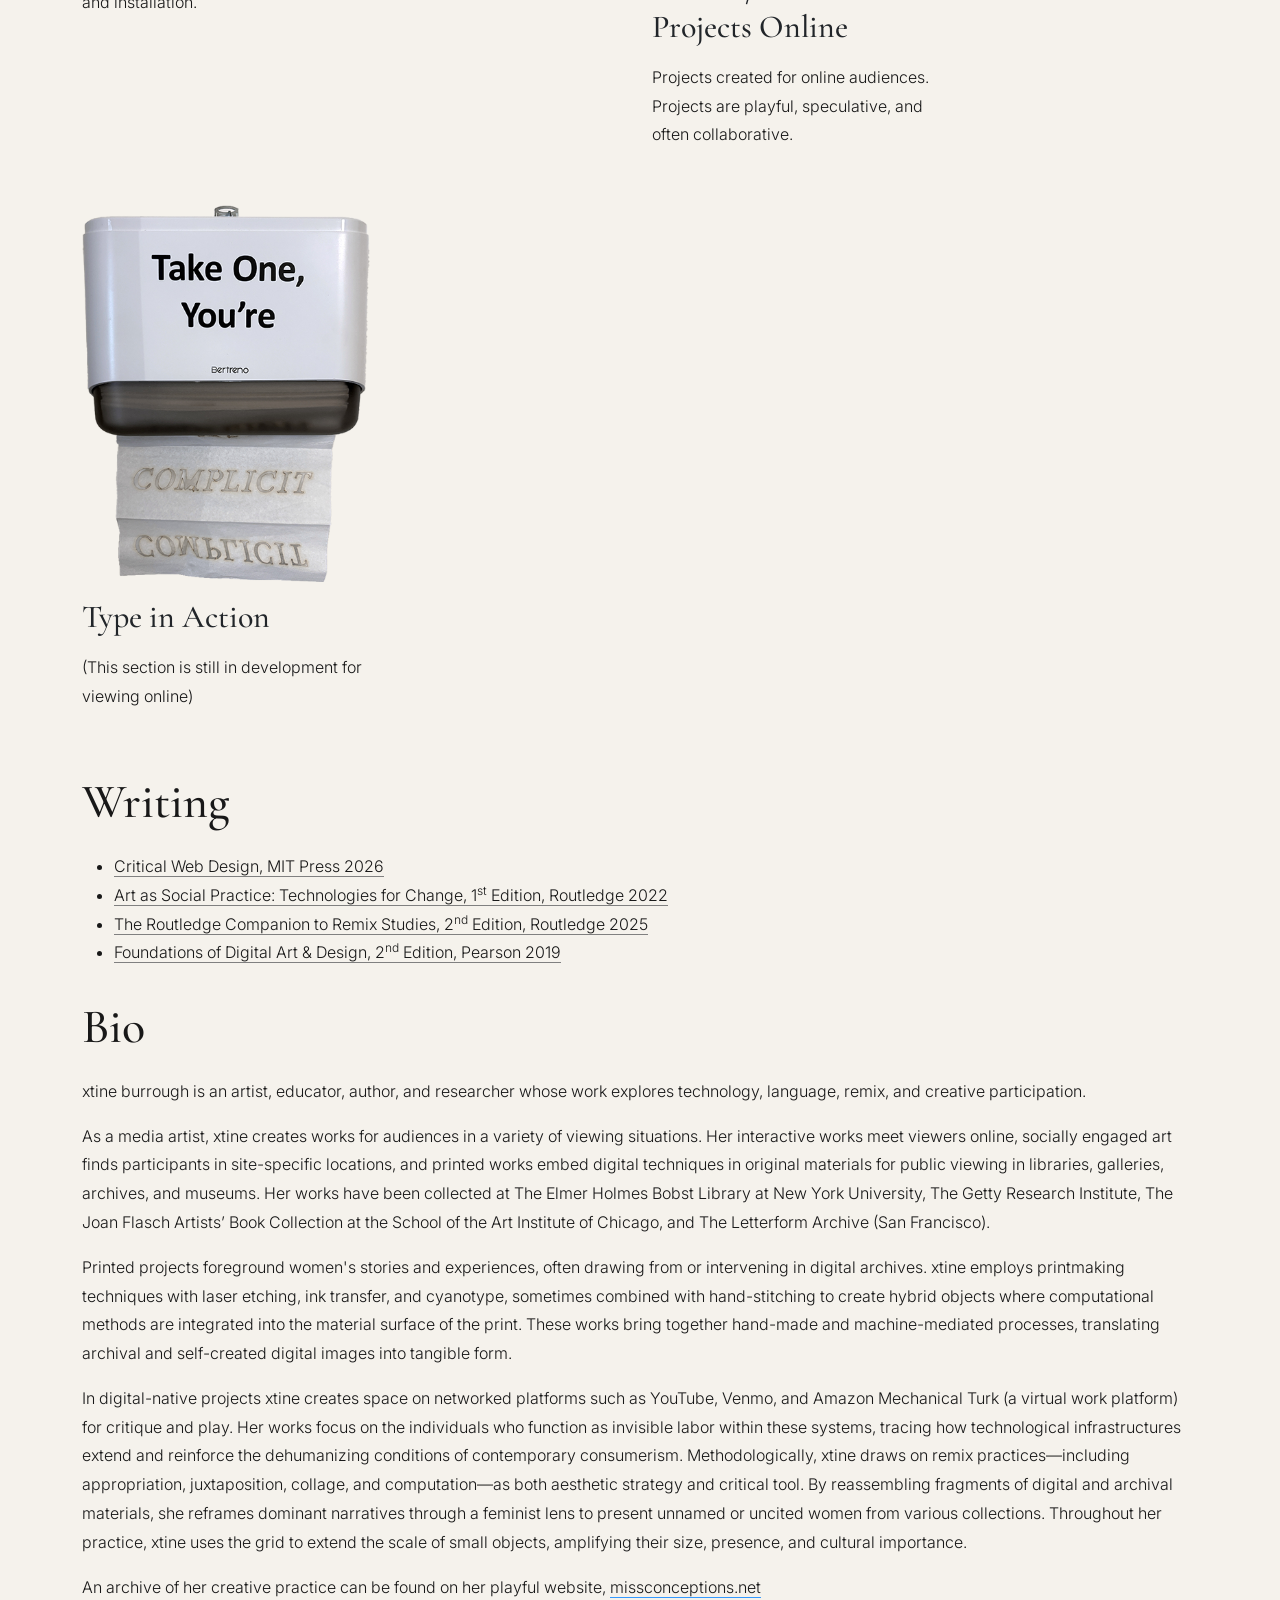
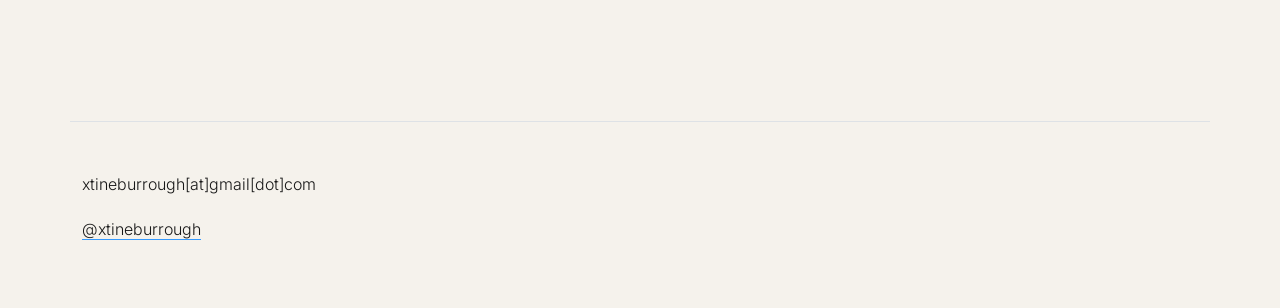
==== commit fb4f6041: "adjust nav" ====
--- a/index.html
+++ b/index.html
@@ -31,7 +31,7 @@
         <div class="collapse navbar-collapse" id="mainNav">
           <ul class="navbar-nav ms-auto">
             <li class="nav-item">
-              <a class="nav-link" href="#work">Select Printed Works</a>
+              <a class="nav-link" href="#work">Select Works</a>
             </li>
             <li class="nav-item">
               <a class="nav-link" href="#writing">Writing</a>
@@ -157,7 +157,9 @@
 
         <div class="col-md-6"> 
             <div class="card" style="width: 18rem;">
+               <a href="eLit.html">
                  <img src="images/epic-small.jpg" class="card-img-top" alt="type lasercut from paper towels">
+                 </a>
           <div class="card">
              <a href="eLit.html">
             <div class="card-body"><h3>Digital Poetry: Video &amp; Installations</h3>
@@ -170,12 +172,14 @@
 
           <div class="col-md-6"> 
             <div class="card" style="width: 18rem;">
+                <a href="netart.html">
                  <img src="images/jellybeans-home.jpg" class="card-img-top" alt="NetArt on Vintage iMac Jellybeans">
-          <div class="card">
-             <a href="#">
+                 </a>
+          <div class="card">
+             <a href="netart.html">
             <div class="card-body"><h3>NetArt/Interactive Projects Online</h3>
             </a>
-            <p>(This section is still in development for viewing online)</p>
+            <p>Projects created for online audiences. Projects are playful, speculative, and often collaborative.</p>
             </div>
           </div>
           </div>
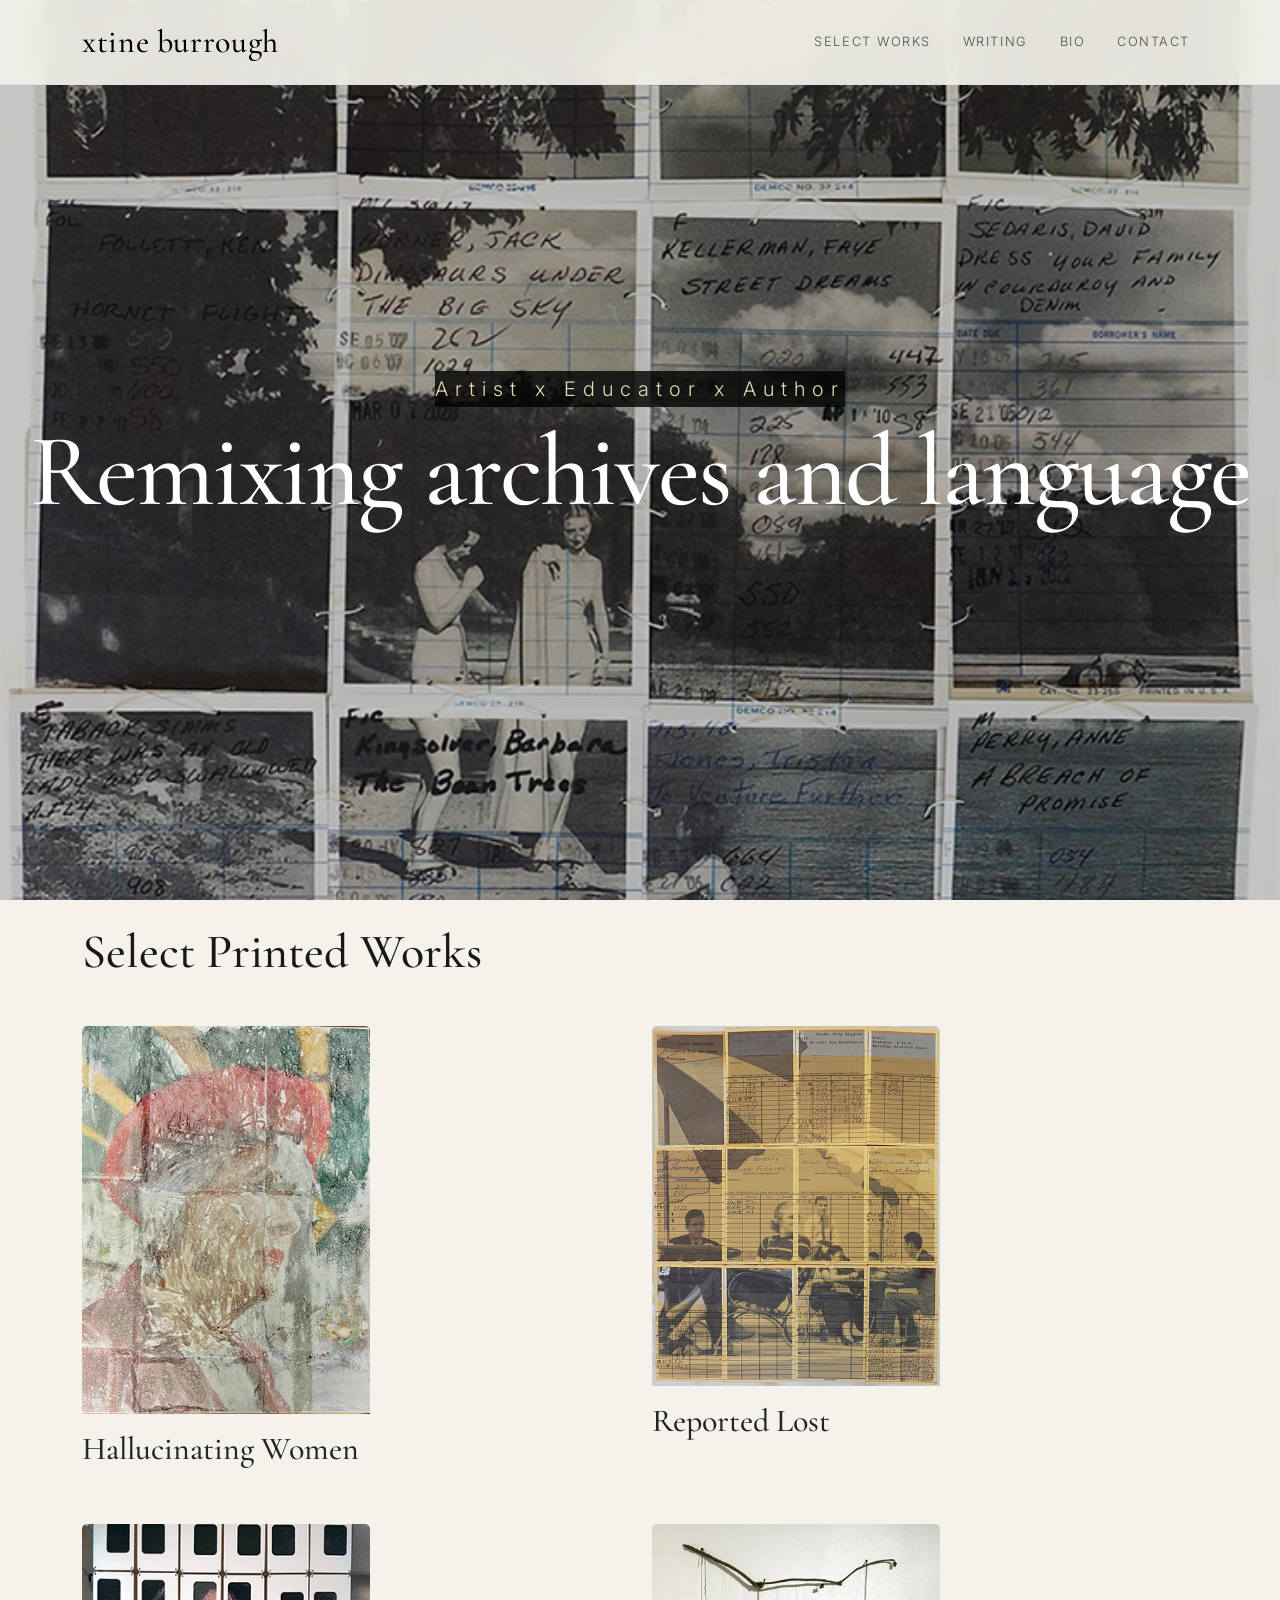
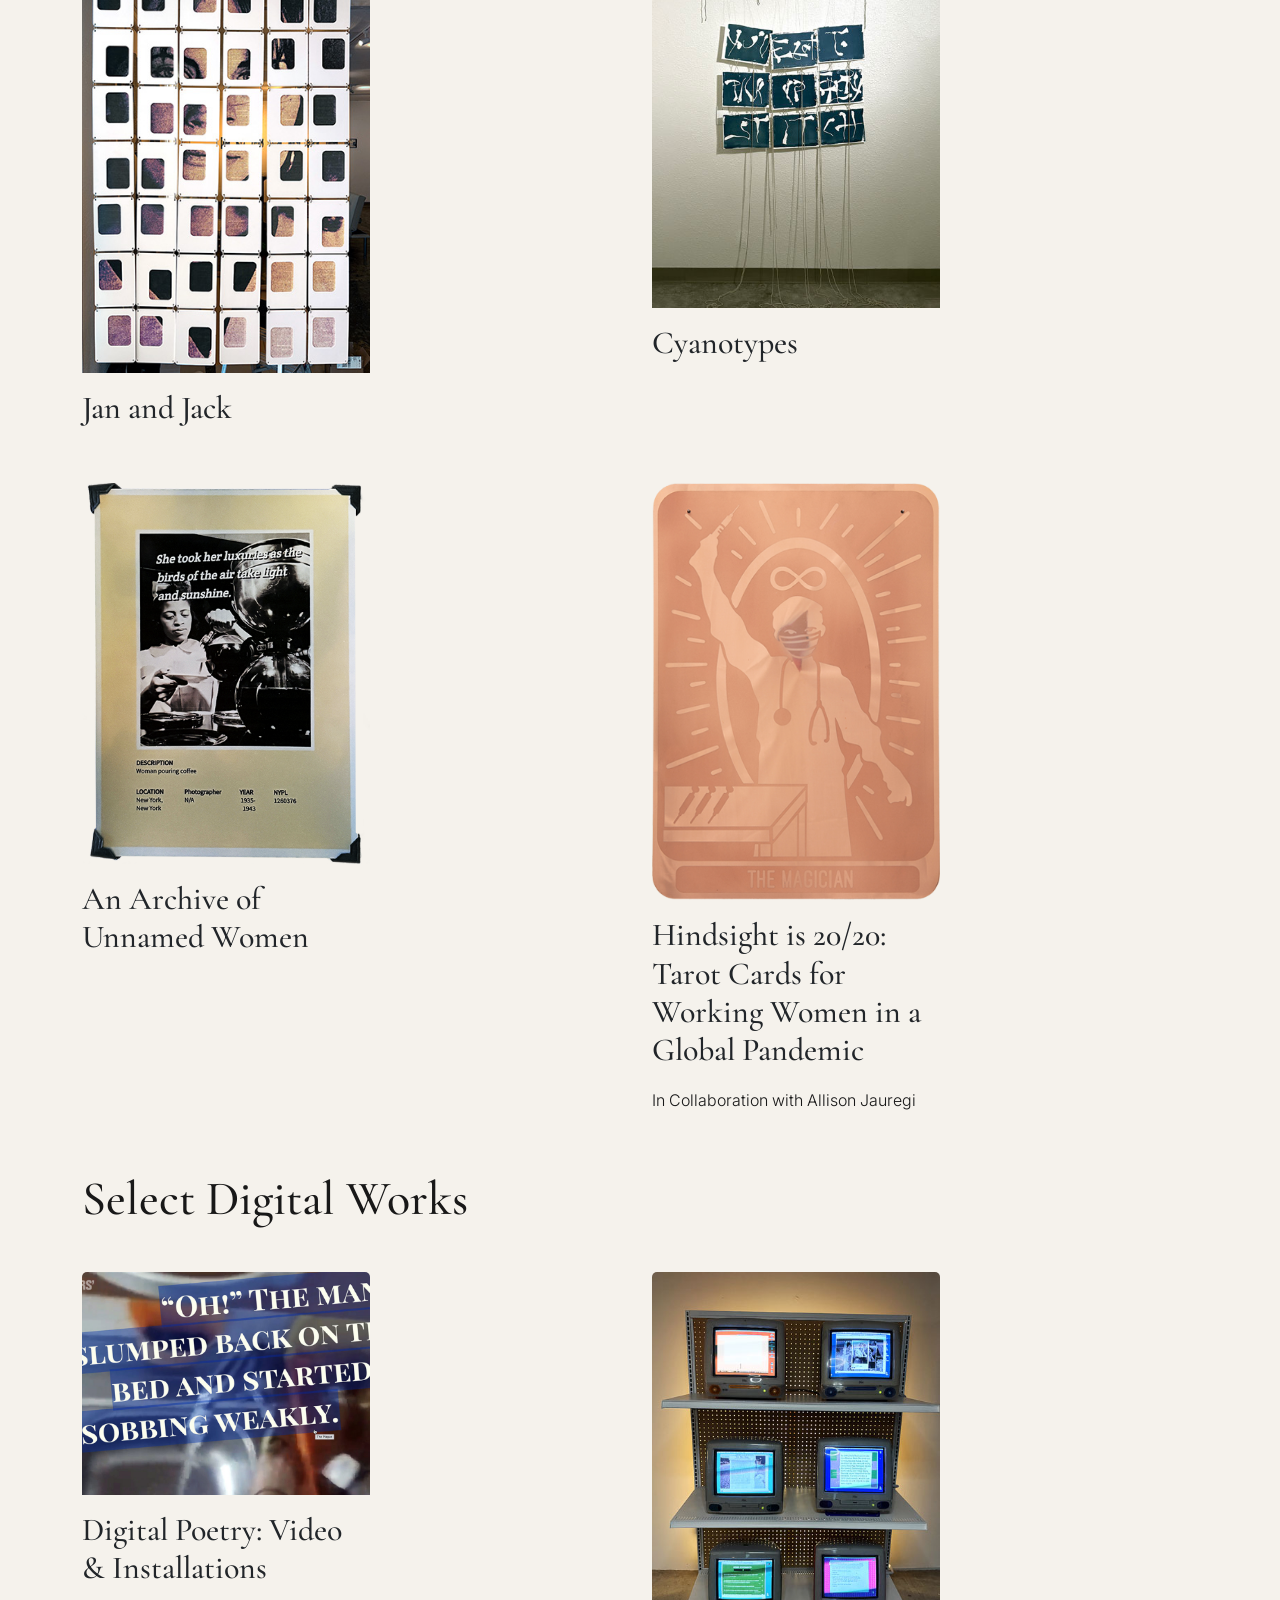
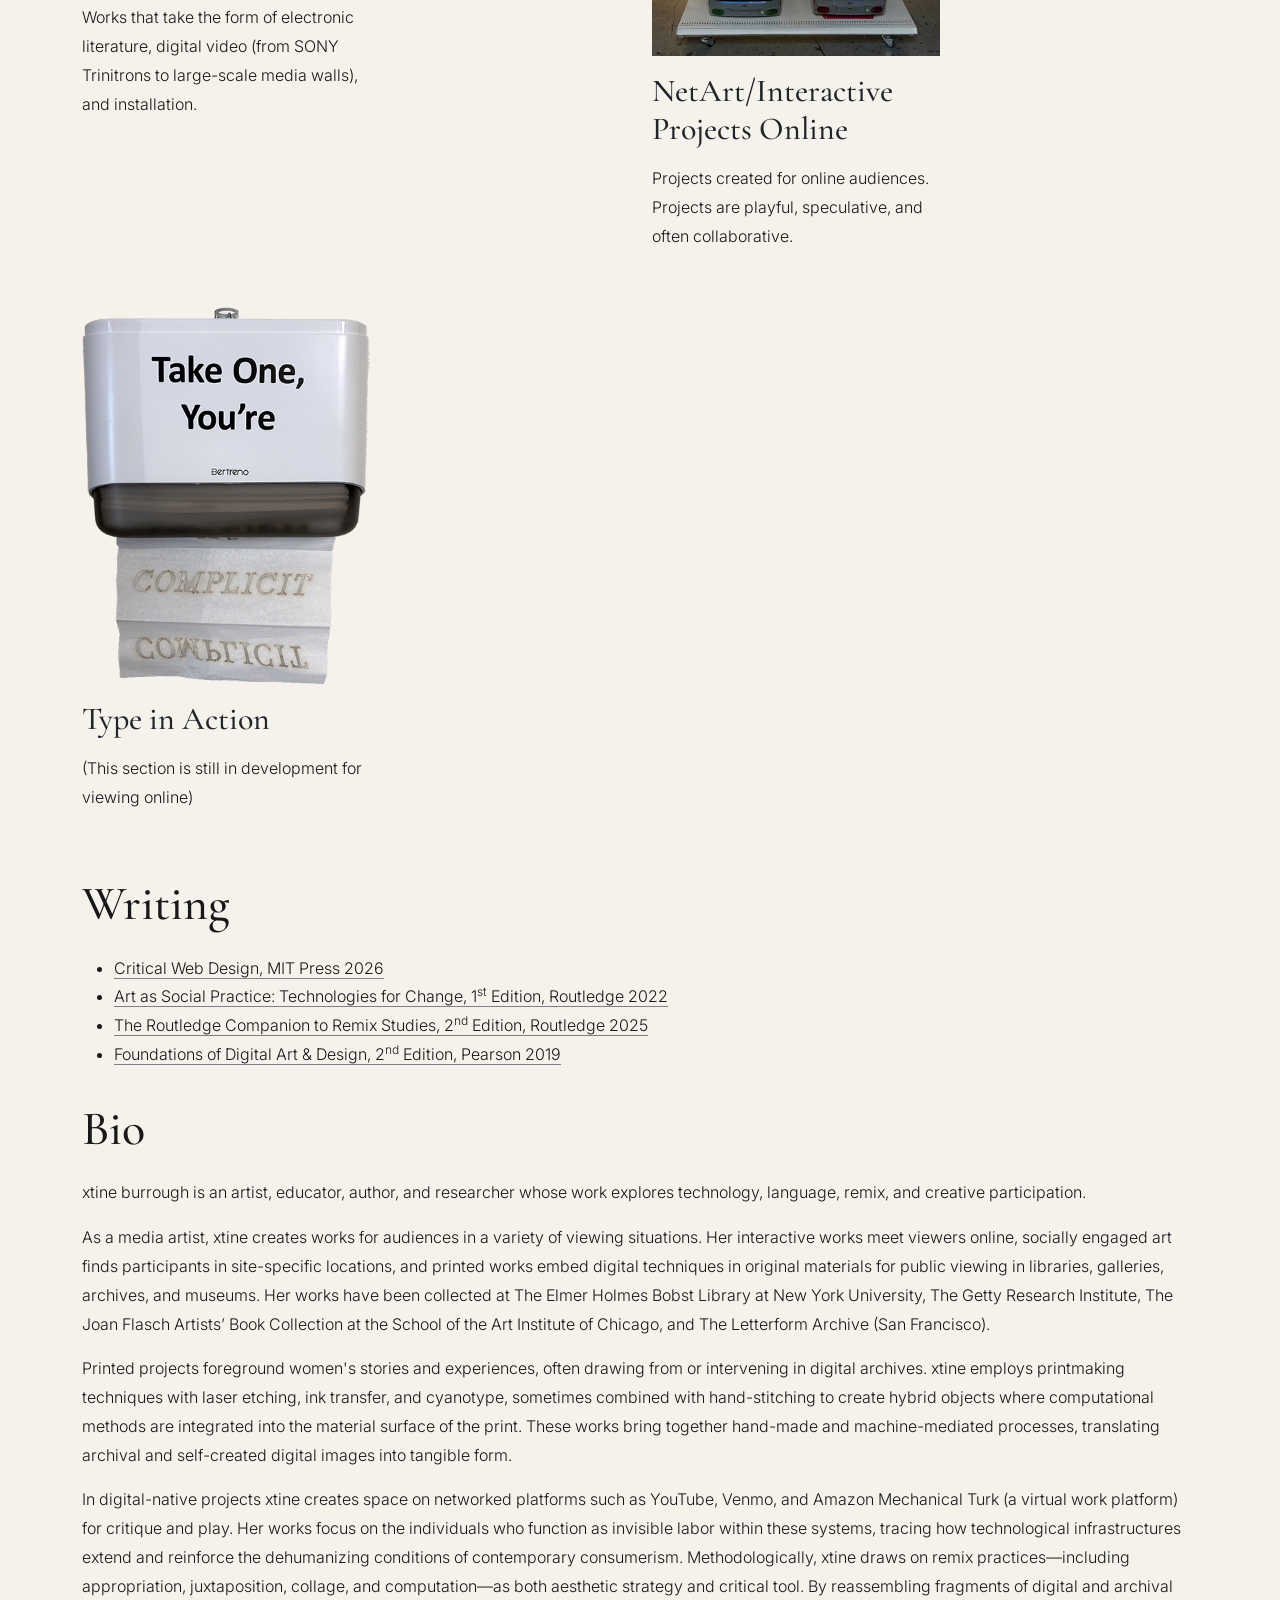
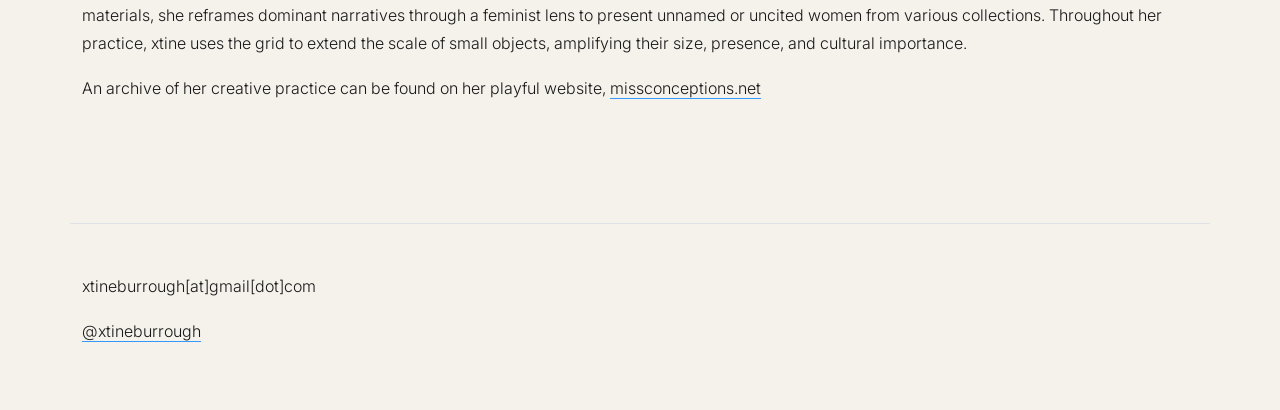
==== commit ccb16d71: "added h2 to index" ====
--- a/index.html
+++ b/index.html
@@ -154,7 +154,7 @@
           </div>
           </div>
         </div>
-
+ <h2>Select Digital Works</h2>
         <div class="col-md-6"> 
             <div class="card" style="width: 18rem;">
                <a href="eLit.html">
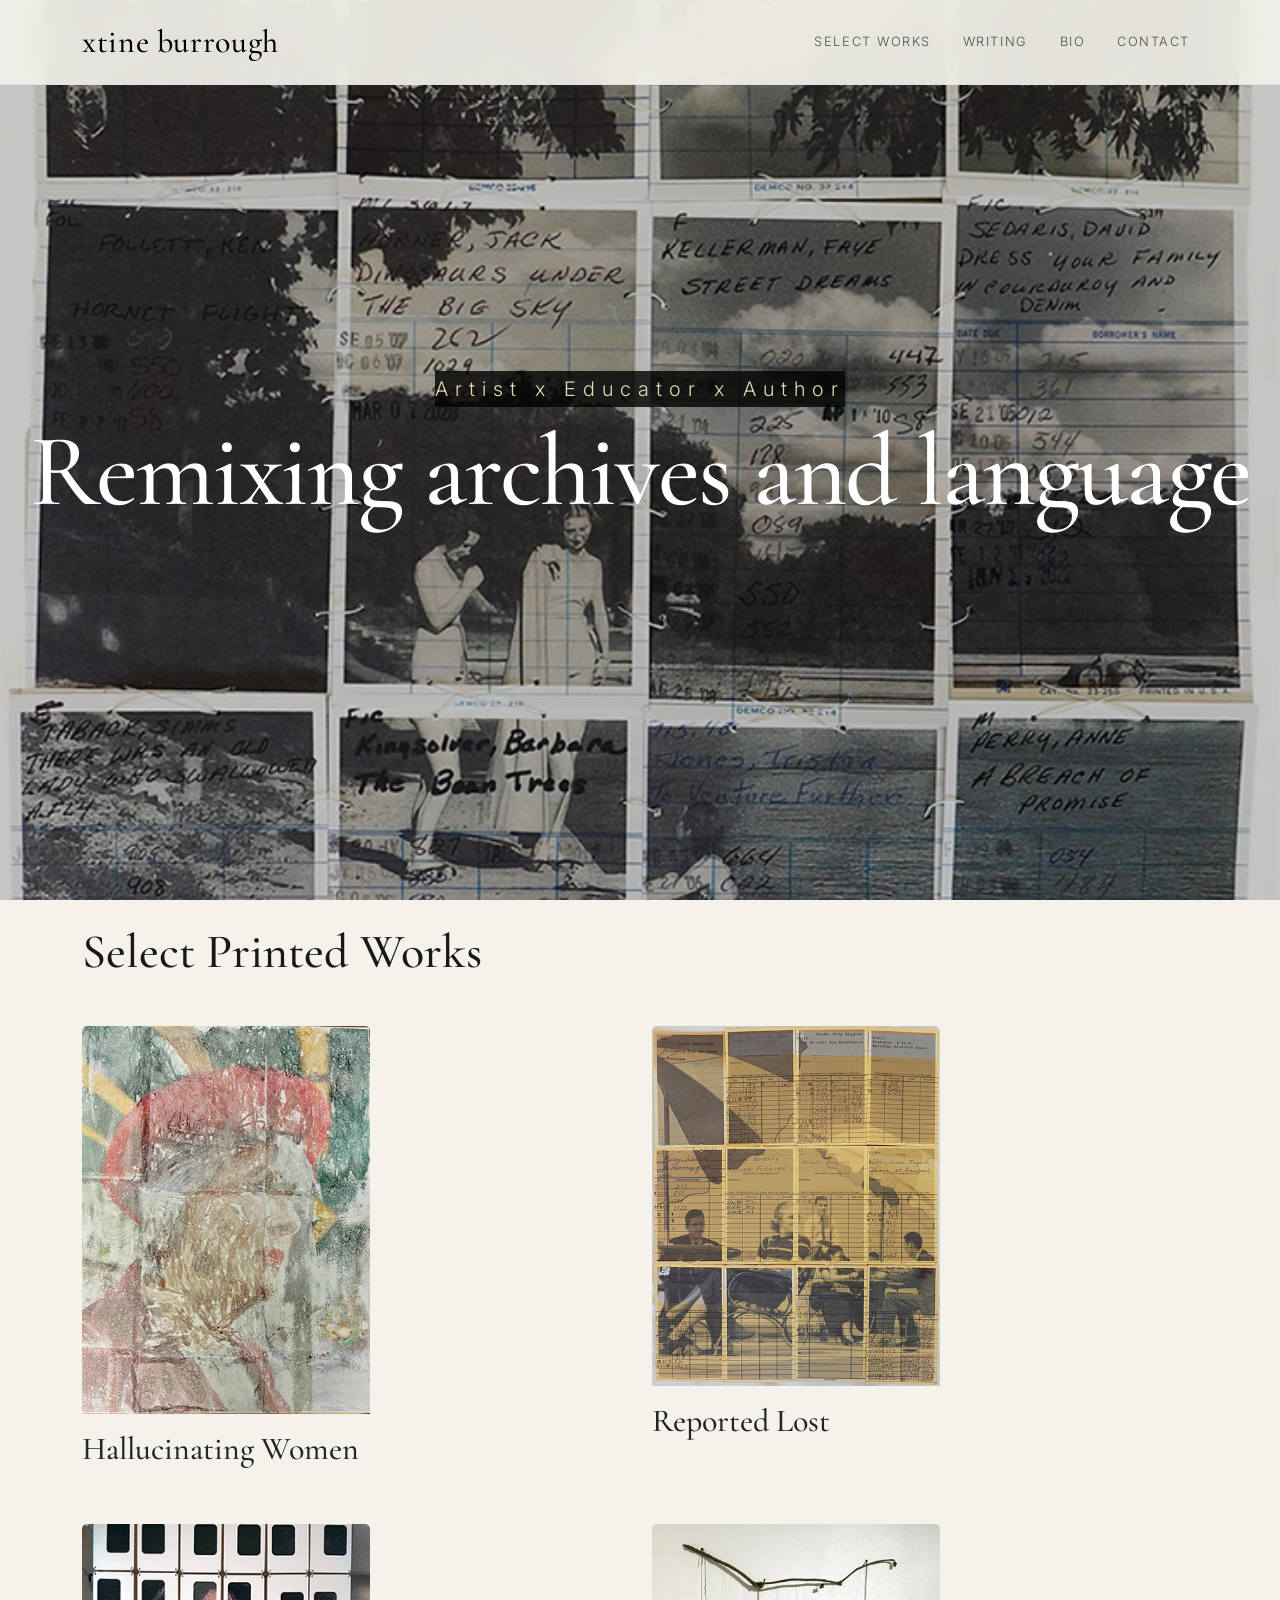
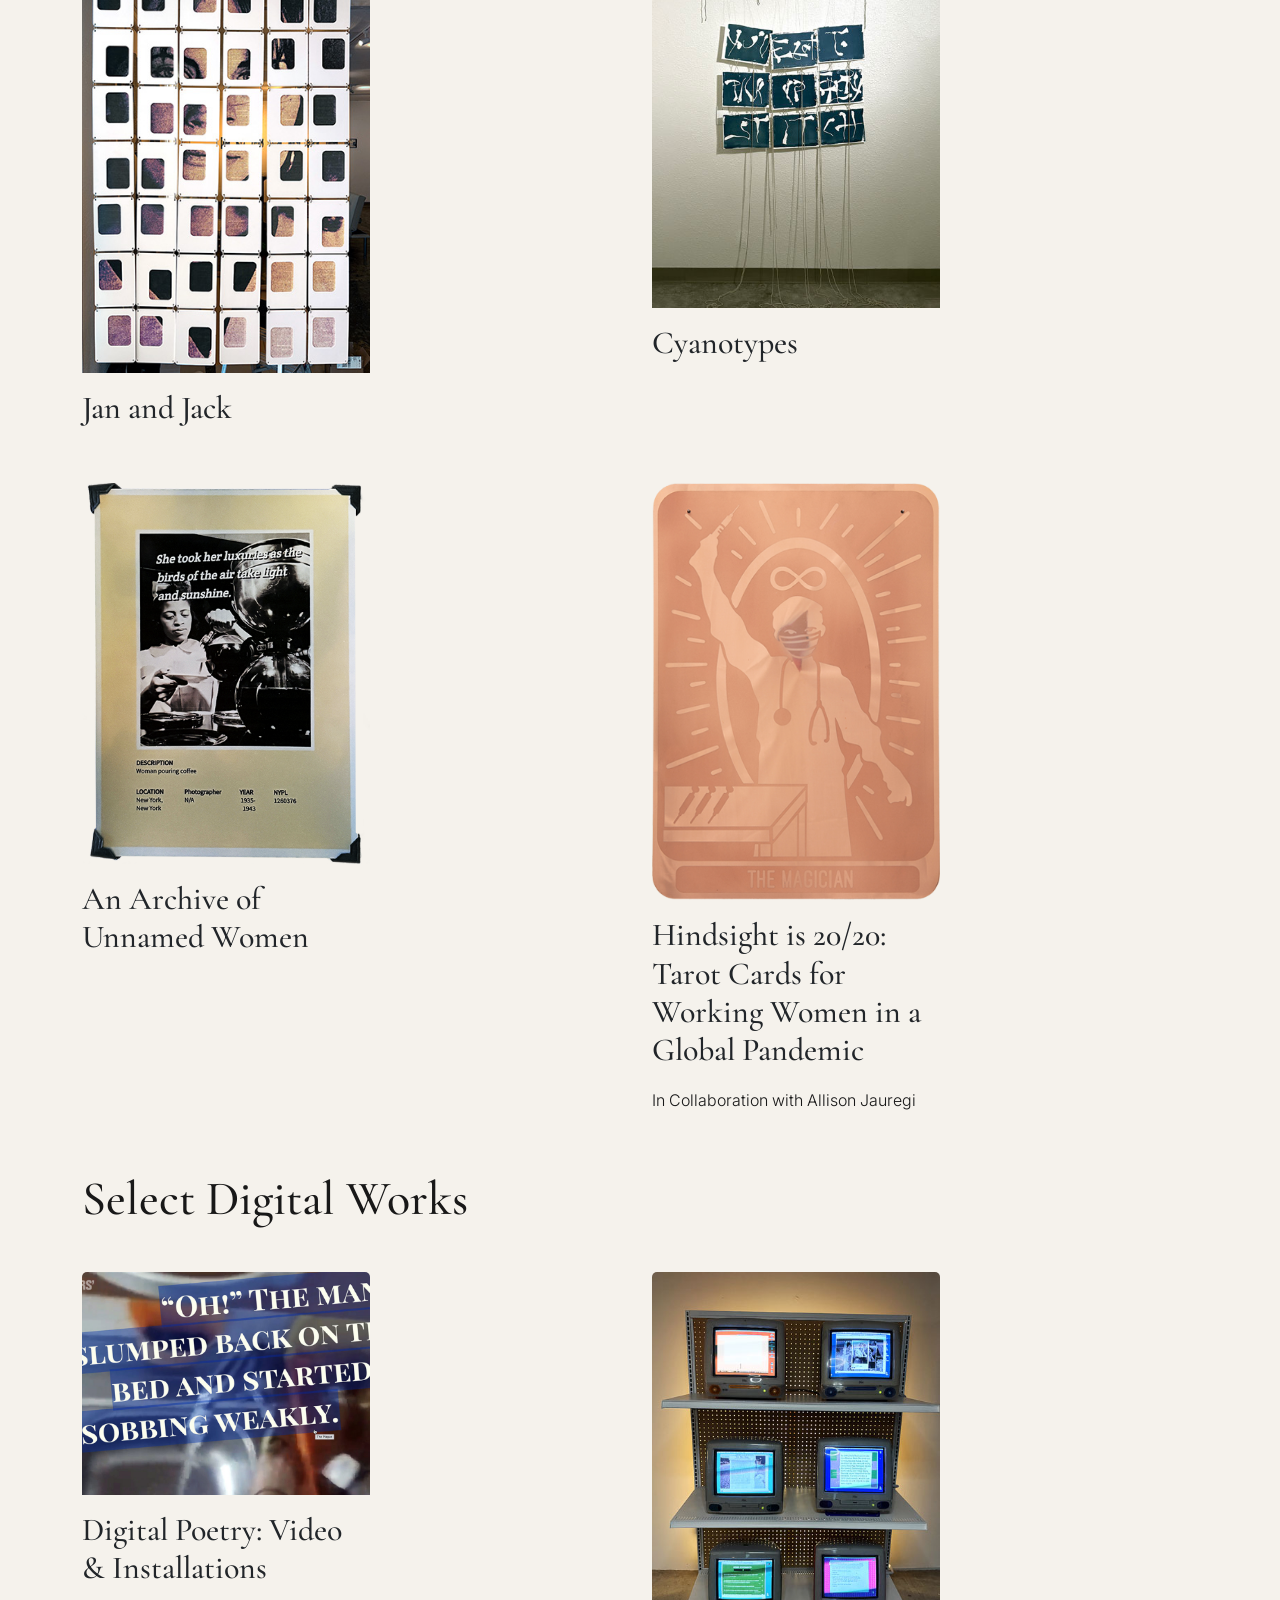
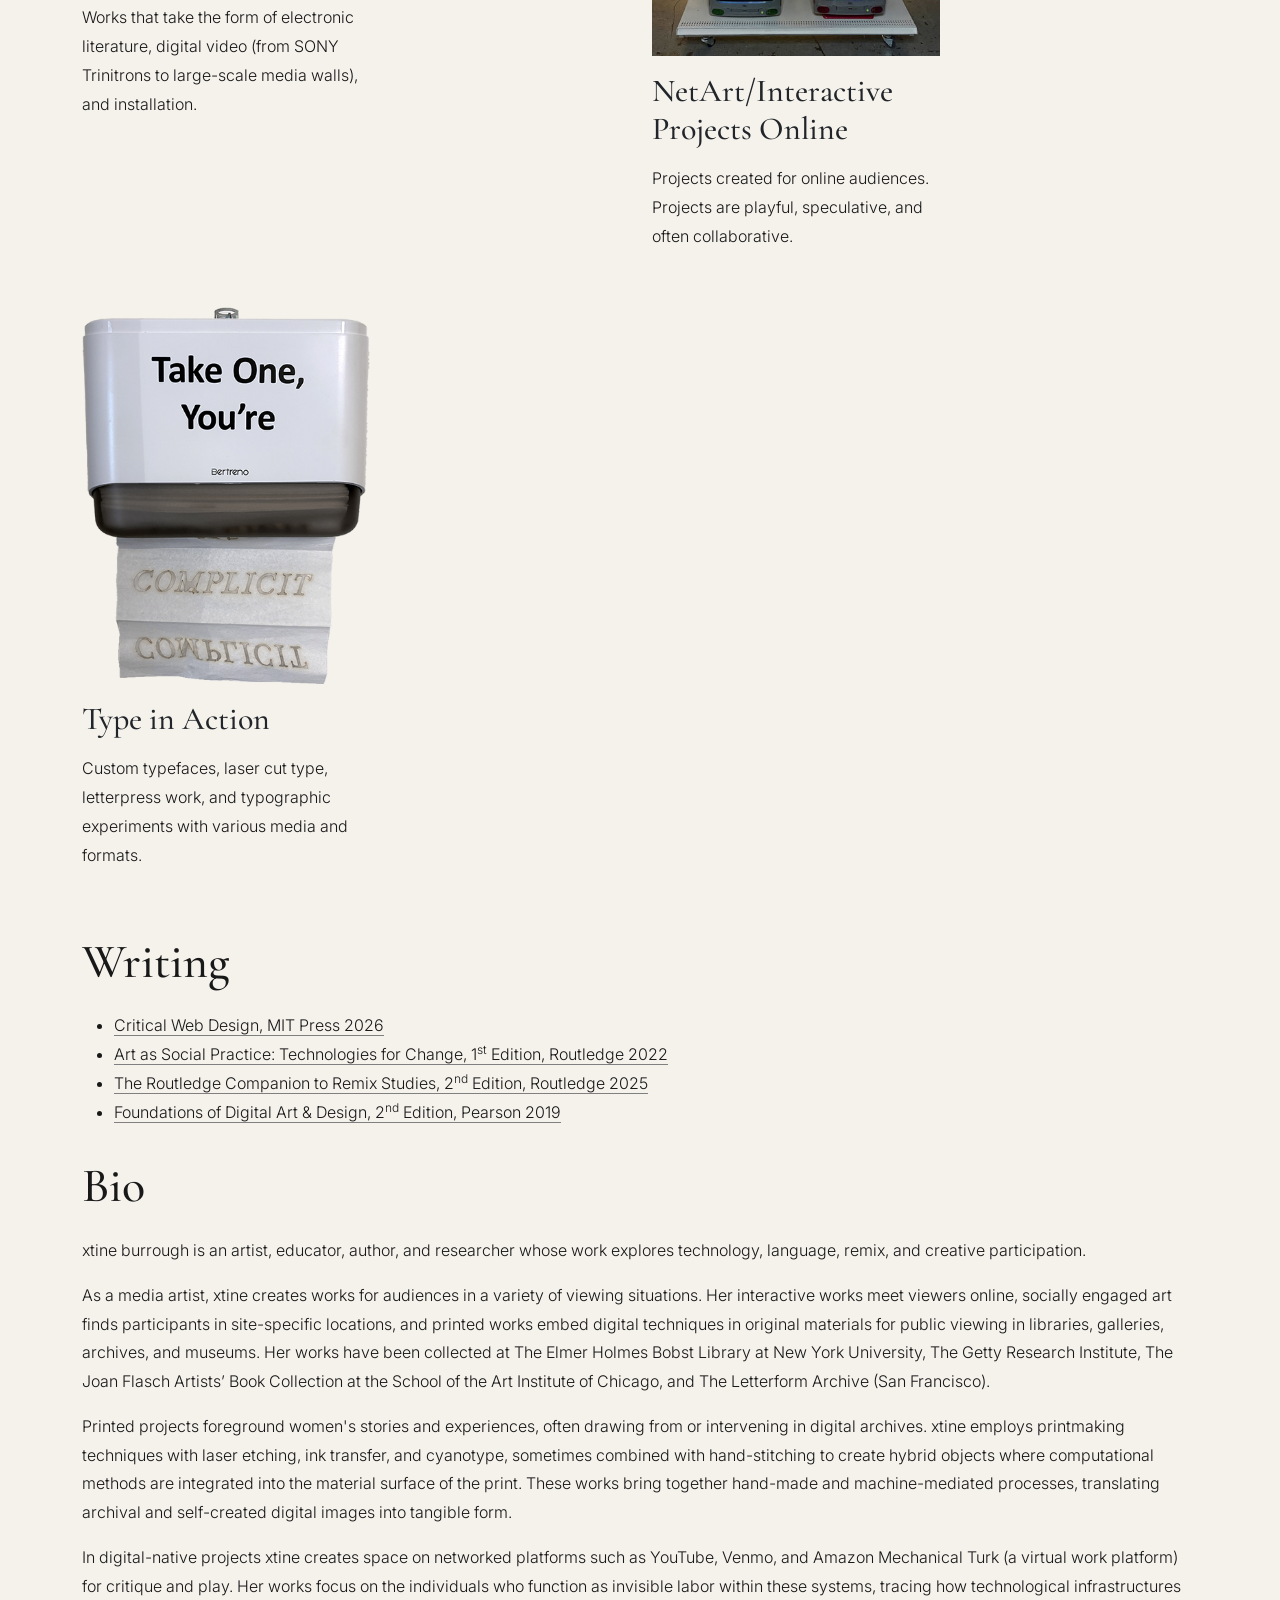
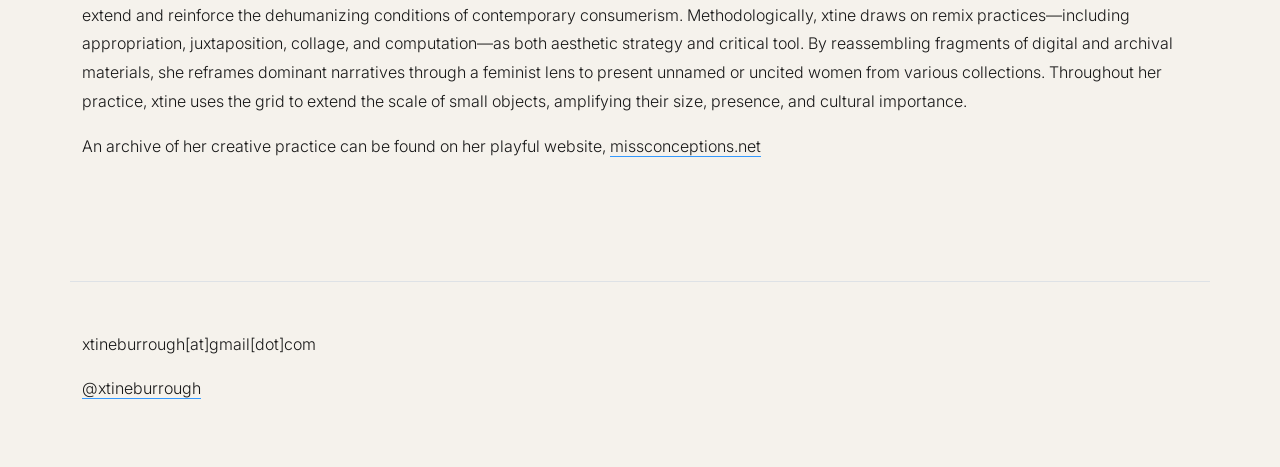
==== commit 0809faca: "added type link to index" ====
--- a/index.html
+++ b/index.html
@@ -187,12 +187,14 @@
 
           <div class="col-md-6"> 
             <div class="card" style="width: 18rem;">
+                <a href="type.html">
                  <img src="images/complicit-small.png" class="card-img-top" alt="NetArt on Vintage iMac Jellybeans">
-          <div class="card">
-             <a href="#">
+            </a>
+                 <div class="card">
+             <a href="type.html">
             <div class="card-body"><h3>Type in Action</h3>
             </a>
-            <p>(This section is still in development for viewing online)</p>
+            <p>Custom typefaces, laser cut type, letterpress work, and typographic experiments with various media and formats.</p>
             </div>
           </div>
           </div>
